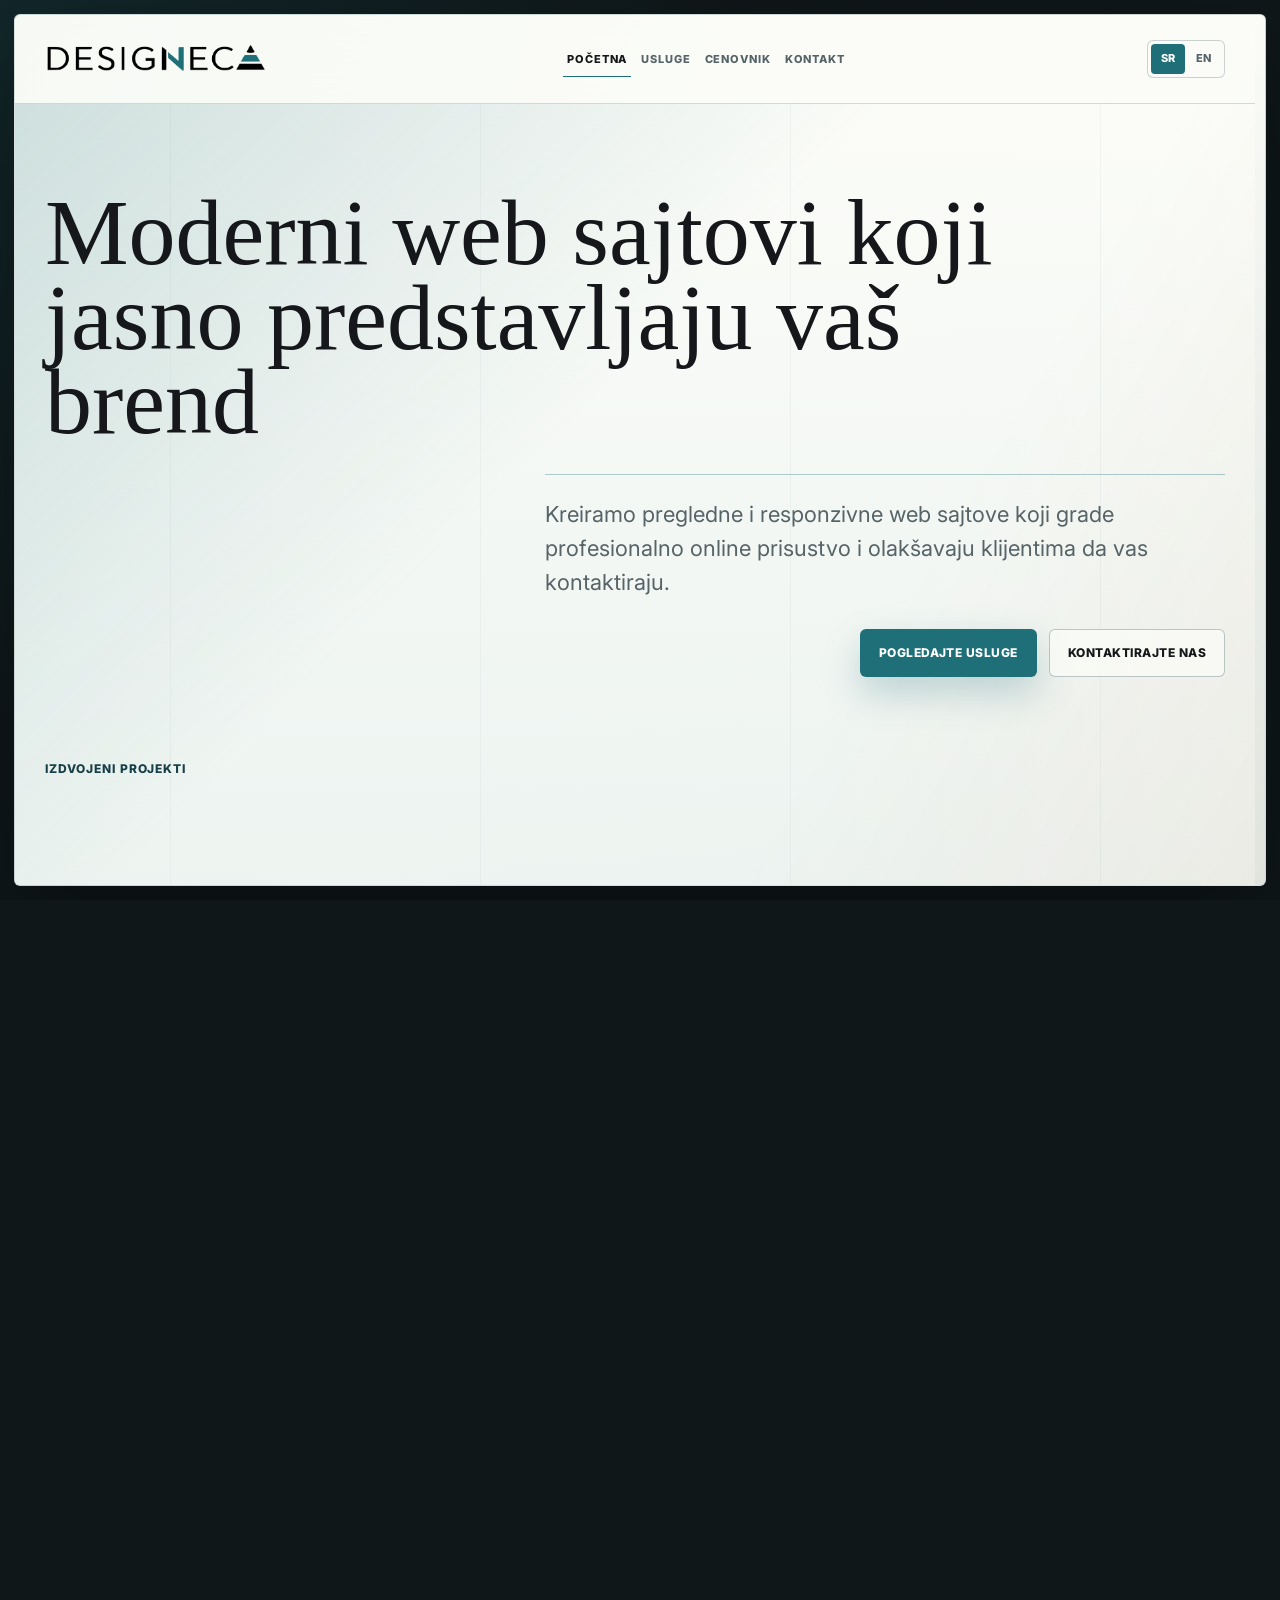
==== index.html @ 1c0e5a0a "izmene" ====
<!DOCTYPE html>
<html lang="sr">
<head>
  <meta charset="UTF-8">
  <meta name="viewport" content="width=device-width, initial-scale=1.0">
  <title>Designeca | Moderni web sajtovi za biznise i događaje</title>
  <meta name="description" content="Designeca dizajnira i izrađuje moderne, responzivne web sajtove, landing stranice i digitalna rešenja za male biznise, usluge i događaje.">
  <link rel="preconnect" href="https://fonts.googleapis.com">
  <link rel="preconnect" href="https://fonts.gstatic.com" crossorigin>
  <link href="https://fonts.googleapis.com/css2?family=Inter:wght@400;500;600;700;800&display=swap" rel="stylesheet">
  <link rel="icon" href="img/favicon.svg" type="image/svg+xml">
  <link rel="stylesheet" href="style.css">
</head>
<body>
  <header class="site-header">
    <nav class="nav container" aria-label="Glavna navigacija">
      <a class="logo" href="index.html" aria-label="Designeca početna">
        <img src="img/designeca-logo.png" alt="Designeca">
      </a>
      <button class="nav-toggle" type="button" aria-expanded="false" aria-controls="navMenu">
        <span></span><span></span><span></span>
        <span class="sr-only">Otvori navigaciju</span>
      </button>
      <div class="nav-menu" id="navMenu"><a class="active" href="index.html">Početna</a><a href="usluge.html">Usluge</a><a href="cenovnik.html">Cenovnik</a><a href="kontakt.html">Kontakt</a></div>
    </nav>
  </header>

  <main>
    <section class="hero">
      <div class="container hero-grid hero-centered">
        <div class="hero-content reveal">
          <h1>Moderni web sajtovi koji jasno predstavljaju vaš brend</h1>
          <p class="hero-text">Kreiramo pregledne i responzivne web sajtove koji grade profesionalno online prisustvo i olakšavaju klijentima da vas kontaktiraju.</p>
          <div class="hero-actions">
            <a class="btn btn-primary" href="usluge.html">Pogledajte usluge</a>
            <a class="btn btn-secondary" href="kontakt.html">Kontaktirajte nas</a>
          </div>
        </div>

        <div class="mockup-section-heading reveal">
          <p class="eyebrow">Izdvojeni projekti</p>
        </div>

        <div class="mockup-showcase reveal" aria-label="Mockupovi izrađenih sajtova">
          <div class="mockup-slider" aria-label="Horizontalni prikaz mockupova" tabindex="0">
            <article class="mockup-slide active">
              <img src="img/moc1.png" alt="Mockup sajta Designeca 1">
              <a class="mockup-project-link" href="https://www.abraxascattery.com/" target="_blank" rel="noopener noreferrer" aria-label="Vidi sajt Abraxas Cattery">
                <span>Vidi sajt</span>
              </a>
            </article>
            <article class="mockup-slide">
              <img src="img/moc2.png" alt="Mockup sajta Designeca 2">
              <a class="mockup-project-link" href="https://dentalgrupabih.ba/" target="_blank" rel="noopener noreferrer" aria-label="Vidi sajt Dental Grupa BiH">
                <span>Vidi sajt</span>
              </a>
            </article>
            <article class="mockup-slide">
              <img src="img/moc3.png" alt="Mockup sajta Designeca 3">
              <a class="mockup-project-link" href="https://www.eduzone.it.com/" target="_blank" rel="noopener noreferrer" aria-label="Vidi sajt EduZone">
                <span>Vidi sajt</span>
              </a>
            </article>
            <article class="mockup-slide">
              <img src="img/moc4.png" alt="Mockup sajta Designeca 4">
              <a class="mockup-project-link" href="https://www.monsmedical.rs/" target="_blank" rel="noopener noreferrer" aria-label="Vidi sajt Mons Medical">
                <span>Vidi sajt</span>
              </a>
            </article>
            <article class="mockup-slide">
              <img src="img/moc5.png" alt="Mockup showcase sajta Apetit">
              <a class="mockup-project-link" href="/apetit" aria-label="Vidi showcase sajt Apetit">
                <span>Vidi sajt<small>Showcase</small></span>
              </a>
            </article>
          </div>
        </div>
      </div>
    </section>

    <section class="marquee-band" aria-label="Prednosti Designeca usluge">
      <div class="marquee-track">
        <div class="marquee-content">
          <span>Dizajn po meri</span>
          <span>Responzivna izrada</span>
          <span>Jasna struktura</span>
          <span>Direktan kontakt</span>
          <span>Podrška nakon objave</span>
        </div>
        <div class="marquee-content" aria-hidden="true">
          <span>Dizajn po meri</span>
          <span>Responzivna izrada</span>
          <span>Jasna struktura</span>
          <span>Direktan kontakt</span>
          <span>Podrška nakon objave</span>
        </div>
      </div>
    </section>

    <section class="section intro">
      <div class="container split">
        <div class="section-heading reveal">
          <p class="eyebrow">O studiju</p>
          <h2>Od ideje do jasnog i profesionalnog online nastupa.</h2>
        </div>
        <div class="rich-text reveal">
          <p>Designeca je digitalni studio za izradu web sajtova, landing stranica i digitalnih prezentacija po meri — bez nepotrebne kompleksnosti.</p>
        </div>
      </div>
    </section>

    <section class="section difference-section">
      <div class="container split">
        <div class="section-heading reveal">
          <p class="eyebrow">Zašto se izdvajamo</p>
          <h2>Sajt izrađen namenski, ne iz šablona.</h2>
        </div>
        <div class="stack-list reveal">
          <div>
            <strong>Bez gotovih tema</strong>
            <p>Ne koristimo podrazumevane teme, generičke šablone niti brz pristup izrade sajta samo da bi što pre bio online.</p>
          </div>
          <div>
            <strong>Gradimo od početka</strong>
            <p>Svaki sajt planiramo i izrađujemo od nule, prema vašem biznisu, ponudi, publici i cilju koji sajt treba da ispuni.</p>
          </div>
          <div>
            <strong>Temeljna priprema</strong>
            <p>Pre programiranja definišemo strukturu i vizuelni pravac, šaljemo dizajn na proveru i tek nakon odobrenja krećemo u izradu.</p>
          </div>
        </div>
      </div>
    </section>

    <section class="section services-band">
      <div class="container">
        <div class="section-heading center reveal">
          <p class="eyebrow">Usluge</p>
          <h2>Tri ponude koje pokrivaju najčešće potrebe klijenata</h2>
        </div>
        <div class="cards-grid services-grid">
          <article class="card reveal">
            <span class="card-icon">01</span>
            <h3>Sajtovi za biznise</h3>
            <p>Poslovni sajtovi za firme, lokale, ordinacije, salone, restorane i druge delatnosti.</p>
            <a href="usluge.html#biznis">Saznajte više</a>
          </article>
          <article class="card reveal">
            <span class="card-icon">02</span>
            <h3>Lični sajtovi</h3>
            <p>Pregledni sajtovi za trenere, edukatore, fotografe, konsultante i lične brendove.</p>
            <a href="usluge.html#licni">Saznajte više</a>
          </article>
          <article class="card reveal">
            <span class="card-icon">03</span>
            <h3>Interaktivne pozivnice</h3>
            <p>Uskoro u ponudi: digitalne pozivnice za venčanja, rođendane, mature, proslave i posebne događaje.</p>
            <span class="text-link">Uskoro u ponudi</span>
          </article>
        </div>
      </div>
    </section>

    <section class="section process-section">
      <div class="container">
        <div class="section-heading center reveal">
          <p class="eyebrow">Proces rada</p>
          <h2>Od ideje do objavljenog sajta</h2>
        </div>
        <div class="process-list">
          <div class="process-item reveal"><span>1</span><h3>Razumevanje cilja</h3><p>Definišemo kome se obraćate, šta nudite i šta posetilac treba da uradi.</p></div>
          <div class="process-item reveal"><span>2</span><h3>Struktura i početni dizajn</h3><p>Planiramo sekcije, hijerarhiju informacija i pripremamo vizuelni pravac sajta.</p></div>
          <div class="process-item reveal"><span>3</span><h3>Verifikacija dizajna</h3><p>Pre programiranja šaljemo dizajn na pregled, slušamo vaše komentare i usklađujemo pravac.</p></div>
          <div class="process-item reveal"><span>4</span><h3>Programiranje i objava</h3><p>Nakon prihvaćenog dizajna krećemo sa izradom web sajta, testiranjem i pripremom za objavu.</p></div>
        </div>
      </div>
    </section>

    <section class="cta-section">
      <div class="container cta-inner reveal">
        <p class="eyebrow">Spremni za novi web sajt?</p>
        <h2>Hajde da napravimo online prezentaciju koja jasno predstavlja vaš biznis.</h2>
        <a class="btn btn-primary" href="kontakt.html">Pošaljite upit</a>
      </div>
    </section>
  </main>

  <footer class="site-footer">
    <div class="container footer-grid">
      <div>
        <a class="logo" href="index.html"><img src="img/designeca-logo.png" alt="Designeca"></a>
        <p>Dizajniramo i izrađujemo moderne web sajtove za male biznise, usluge i događaje.</p>
      </div>
      <div>
        <h2>Navigacija</h2>
        <a href="usluge.html">Usluge</a>
        <a href="cenovnik.html">Cenovnik</a>
        <a href="kontakt.html">Kontakt</a>
      </div>
      <div>
        <h2>Kontakt</h2>
        <a href="mailto:hello@designeca.com">hello@designeca.com</a>
        <a href="tel:+381643239990">+381 64 323 9990</a>
        <a href="kontakt.html">Pošaljite upit</a>
      </div>
    </div>
    <div class="container footer-bottom">© 2026 Designeca. Sva prava zadržana.</div>
  </footer>

  <script src="script.js"></script>
</body>
</html>
---- style.css ----
/* Design tokens */
:root {
  --bg: #edf4f2;
  --outside: #0f1719;
  --surface: #fbfcf8;
  --surface-soft: #dcebe7;
  --text: #15171a;
  --muted: #566468;
  --line: #9eb1b2;
  --accent: #1f6f78;
  --accent-dark: #173f48;
  --cool: #1f6f78;
  --cool-dark: #173f48;
  --cool-soft: #d7e8e3;
  --warm: #c86f45;
  --shadow: 0 26px 70px rgba(15, 23, 25, 0.14);
  --radius: 6px;
  --container: 1180px;
}

* {
  box-sizing: border-box;
}

html {
  height: 100%;
  overflow: hidden;
  scroll-behavior: smooth;
  background:
    linear-gradient(135deg, rgba(31, 111, 120, 0.18), transparent 34%),
    var(--outside);
}

body {
  width: min(calc(100% - 28px), 1520px);
  height: calc(100dvh - 28px);
  margin: 14px auto;
  overflow-y: auto;
  overflow-x: hidden;
  font-family: "Inter", Arial, sans-serif;
  color: var(--text);
  background:
    linear-gradient(90deg, rgba(23, 63, 72, 0.035) 1px, transparent 1px) center top / 25% 100%,
    linear-gradient(140deg, rgba(31, 111, 120, 0.16), transparent 34%),
    linear-gradient(315deg, rgba(200, 111, 69, 0.08), transparent 42%),
    linear-gradient(180deg, #fbfcf8 0%, #edf4f2 46%, #e3eeeb 100%),
    var(--bg);
  border: 1px solid rgba(158, 177, 178, 0.36);
  border-radius: 6px;
  box-shadow: 0 38px 100px rgba(0, 0, 0, 0.34);
  line-height: 1.6;
  scrollbar-gutter: stable;
}

body::-webkit-scrollbar {
  width: 10px;
}

body::-webkit-scrollbar-track {
  background: #e7efed;
}

body::-webkit-scrollbar-thumb {
  background: #92aaab;
  border: 2px solid #e7efed;
  border-radius: 999px;
}

body.nav-open {
  overflow: hidden;
}

a {
  color: inherit;
  text-decoration: none;
}

img,
svg {
  max-width: 100%;
}

.container {
  width: min(100% - 34px, var(--container));
  margin: 0 auto;
}

.narrow {
  max-width: 850px;
}

.sr-only {
  position: absolute;
  width: 1px;
  height: 1px;
  padding: 0;
  margin: -1px;
  overflow: hidden;
  clip: rect(0, 0, 0, 0);
  white-space: nowrap;
  border: 0;
}

/* Shared header and navigation */
.site-header {
  position: sticky;
  top: 0;
  z-index: 50;
  background: rgba(251, 252, 248, 0.88);
  border-bottom: 1px solid rgba(23, 63, 72, 0.18);
  backdrop-filter: blur(18px);
}

.nav {
  position: relative;
  min-height: 88px;
  display: flex;
  align-items: center;
  justify-content: space-between;
  gap: 22px;
}

.logo {
  display: inline-flex;
  align-items: center;
  gap: 10px;
  font-weight: 800;
  letter-spacing: 0;
}

.logo img {
  display: block;
  width: clamp(150px, 18vw, 220px);
  height: auto;
}

.nav-menu {
  display: flex;
  align-items: center;
  gap: 6px;
}

.nav-menu a {
  padding: 10px 4px 7px;
  border-bottom: 1px solid transparent;
  border-radius: 0;
  color: var(--muted);
  font-size: 11px;
  font-weight: 800;
  letter-spacing: 0.08em;
  text-transform: uppercase;
  transition: color 180ms ease, border-color 180ms ease;
}

.nav-menu a:hover,
.nav-menu a.active {
  color: var(--text);
  background: transparent;
  border-color: var(--cool);
}

.language-switch {
  display: inline-flex;
  align-items: center;
  gap: 2px;
  padding: 3px;
  border: 1px solid rgba(23, 63, 72, 0.22);
  border-radius: var(--radius);
  background: rgba(251, 252, 248, 0.70);
}

.language-switch button {
  min-width: 34px;
  min-height: 30px;
  padding: 6px 8px;
  border: 0;
  border-radius: 4px;
  color: var(--muted);
  background: transparent;
  font: inherit;
  font-size: 11px;
  font-weight: 800;
  letter-spacing: 0.04em;
  cursor: pointer;
}

.language-switch button.active {
  color: #fff;
  background: var(--cool);
}

.nav-toggle {
  display: none;
  width: 44px;
  height: 44px;
  border: 1px solid var(--line);
  border-radius: var(--radius);
  background: var(--surface);
  padding: 10px;
}

.nav-toggle span:not(.sr-only) {
  display: block;
  height: 2px;
  margin: 5px 0;
  background: var(--text);
  border-radius: 99px;
}

/* Home hero and visual mockup */
.hero {
  position: relative;
  overflow: hidden;
  padding: 62px 0 82px;
  border-bottom: 0;
  background:
    linear-gradient(90deg, rgba(23, 63, 72, 0.04) 1px, transparent 1px) center top / 25% 100%,
    linear-gradient(135deg, rgba(31, 111, 120, 0.20), transparent 34%),
    linear-gradient(300deg, rgba(200, 111, 69, 0.10), transparent 42%),
    linear-gradient(180deg, rgba(251, 252, 248, 0.98), rgba(227, 238, 235, 0.92));
}

.hero::before {
  content: "DESIGNECA";
  position: absolute;
  left: max(18px, calc((100% - var(--container)) / 2));
  bottom: -32px;
  color: rgba(23, 63, 72, 0.045);
  font-size: 132px;
  font-weight: 800;
  line-height: 1;
  letter-spacing: 0.08em;
  pointer-events: none;
}

.hero::after {
  content: none;
  position: absolute;
  left: 0;
  right: 0;
  top: 0;
  height: 1px;
  background: transparent;
}

.hero-grid,
.split,
.two-column,
.contact-grid {
  display: grid;
  gap: 42px;
}

.hero-grid {
  align-items: center;
  position: relative;
  z-index: 1;
}

.hero-centered {
  display: block;
}

.hero-centered .hero-content {
  max-width: 1180px;
  margin: 0 auto;
  padding-top: 0;
  border-top: 0;
  text-align: left;
}

.hero-centered .hero-text {
  max-width: 680px;
  margin: 30px 0 0 auto;
  padding: 22px 0 0;
  border-top: 1px solid rgba(31, 111, 120, 0.34);
  font-size: clamp(18px, 2vw, 22px);
  line-height: 1.55;
}

.hero-centered .hero-actions {
  justify-content: flex-end;
  max-width: 680px;
  margin-left: auto;
}

.eyebrow {
  margin: 0 0 12px;
  color: var(--cool-dark);
  font-size: 12px;
  font-weight: 800;
  text-transform: uppercase;
  letter-spacing: 0.08em;
}

h1,
h2,
h3,
p {
  overflow-wrap: anywhere;
}

h1 {
  margin: 0;
  font-family: Georgia, "Times New Roman", serif;
  font-size: 48px;
  font-weight: 500;
  line-height: 0.9;
  letter-spacing: 0;
  max-width: 1050px;
}

h2 {
  margin: 0;
  font-family: Georgia, "Times New Roman", serif;
  font-size: 30px;
  font-weight: 500;
  line-height: 1.08;
  letter-spacing: 0;
}

h3 {
  margin: 0 0 10px;
  font-size: 20px;
  font-weight: 800;
  line-height: 1.25;
}

.hero-text,
.page-hero p,
.rich-text p,
.section-heading + p {
  color: var(--muted);
  font-size: 18px;
}

.hero-actions {
  display: flex;
  flex-wrap: wrap;
  gap: 12px;
  margin-top: 30px;
}

.btn {
  display: inline-flex;
  align-items: center;
  justify-content: center;
  min-height: 48px;
  padding: 13px 18px;
  border: 1px solid transparent;
  border-radius: var(--radius);
  letter-spacing: 0.04em;
  text-transform: uppercase;
  font-size: 12px;
  font-weight: 800;
  transition: transform 180ms ease, box-shadow 180ms ease, background 180ms ease;
}

.btn:hover {
  transform: translateY(-2px);
}

.btn-primary {
  color: #fff;
  background: var(--cool);
  box-shadow: 0 16px 36px rgba(31, 111, 120, 0.25);
}

.btn-primary:hover {
  background: var(--cool-dark);
}

.btn-secondary {
  color: var(--text);
  background: rgba(251, 252, 248, 0.72);
  border-color: rgba(23, 63, 72, 0.28);
}

.mockup-showcase {
  margin-top: 26px;
  text-align: left;
  overflow: hidden;
  border-top: 0;
}

.mockup-section-heading {
  margin-top: 82px;
}

.mockup-section-heading .eyebrow {
  margin: 0;
}

.mockup-slider {
  position: relative;
  height: min(62vh, 560px);
  min-height: 430px;
  overflow: hidden;
  cursor: grab;
  user-select: none;
  touch-action: pan-y;
  border: 1px solid rgba(31, 111, 120, 0.18);
  border-radius: var(--radius);
  background:
    linear-gradient(135deg, rgba(31, 111, 120, 0.18), transparent 34%),
    linear-gradient(315deg, rgba(200, 111, 69, 0.10), transparent 42%),
    linear-gradient(90deg, rgba(23, 63, 72, 0.045) 1px, transparent 1px) center top / 25% 100%,
    linear-gradient(180deg, rgba(251, 252, 248, 0.94), rgba(215, 232, 227, 0.46));
  box-shadow: inset 0 1px 0 rgba(255, 255, 255, 0.7);
}

.mockup-slider.dragging {
  cursor: grabbing;
}

.mockup-slide {
  position: absolute;
  top: 50%;
  left: 50%;
  width: min(330px, 52vw);
  border: 0;
  background: transparent;
  overflow: hidden;
  opacity: 0;
  transform: translate(-50%, -50%) scale(0.58);
  transform-origin: center;
  transition: opacity 420ms ease, transform 420ms cubic-bezier(0.22, 1, 0.36, 1), filter 420ms ease;
  filter: saturate(0.72);
  will-change: transform, opacity, filter;
  pointer-events: none;
}

.mockup-slide.active {
  opacity: 1;
  z-index: 3;
  transform: translate(-50%, -50%) scale(1);
  filter: saturate(1);
  pointer-events: auto;
}

.mockup-slide.prev {
  opacity: 0.58;
  z-index: 2;
  transform: translate(calc(-50% - 280px), -50%) scale(0.72);
  pointer-events: auto;
}

.mockup-slide.next {
  opacity: 0.58;
  z-index: 2;
  transform: translate(calc(-50% + 280px), -50%) scale(0.72);
  pointer-events: auto;
}

.mockup-slide img {
  display: block;
  width: 100%;
  height: min(58vh, 520px);
  object-fit: contain;
  object-position: top center;
  pointer-events: none;
  filter: brightness(1) drop-shadow(0 22px 34px rgba(0, 0, 0, 0.18));
  transition: filter 220ms ease;
}

.mockup-project-link {
  position: absolute;
  inset: 2% 3%;
  display: grid;
  place-items: center;
  border-radius: 17% / 9%;
  color: #fff;
  background: transparent;
  opacity: 0;
  pointer-events: none;
  transition: opacity 220ms ease;
}

.mockup-slide.active .mockup-project-link {
  pointer-events: auto;
}

.mockup-project-link span {
  display: flex;
  flex-direction: column;
  align-items: center;
  gap: 3px;
  padding: 14px 20px;
  border: 1px solid rgba(255, 255, 255, 0.72);
  border-radius: var(--radius);
  background: rgba(9, 28, 32, 0.78);
  letter-spacing: 0.05em;
  text-transform: uppercase;
  font-size: 12px;
  font-weight: 800;
  transform: translateY(8px);
  transition: transform 220ms ease, background 180ms ease;
}

.mockup-project-link small {
  font-size: 9px;
  font-weight: 600;
  letter-spacing: 0.12em;
  opacity: 0.72;
}

.mockup-slide.active:hover .mockup-project-link,
.mockup-project-link:focus-visible {
  opacity: 1;
}

.mockup-slide.active:hover img,
.mockup-slide.active:focus-within img {
  filter: brightness(0.48) drop-shadow(0 22px 34px rgba(0, 0, 0, 0.18));
}

.mockup-slide.active:hover .mockup-project-link span,
.mockup-project-link:focus-visible span {
  transform: translateY(0);
}

.mockup-project-link:hover span {
  background: var(--cool-dark);
}

.marquee-band {
  overflow: hidden;
  color: #fff;
  background: var(--text);
  border-top: 1px solid rgba(255, 255, 255, 0.12);
  border-bottom: 1px solid rgba(255, 255, 255, 0.12);
}

.marquee-track {
  display: flex;
  width: max-content;
  animation: marquee-scroll 28s linear infinite;
}

.marquee-content {
  display: flex;
  flex-shrink: 0;
  align-items: center;
}

.marquee-content span {
  display: inline-flex;
  align-items: center;
  padding: 20px 34px;
  white-space: nowrap;
  letter-spacing: 0.08em;
  text-transform: uppercase;
  font-size: 13px;
  font-weight: 800;
}

.marquee-content span::after {
  width: 7px;
  height: 7px;
  margin-left: 68px;
  border-radius: 50%;
  background: var(--accent);
  content: "";
}

.marquee-band:hover .marquee-track {
  animation-play-state: paused;
}

@keyframes marquee-scroll {
  to {
    transform: translateX(-50%);
  }
}

.studio-visual {
  position: relative;
  min-height: 500px;
}

.browser-card,
.metric-card,
.phone-preview,
.contact-form,
.contact-card {
  border: 1px solid rgba(31, 111, 120, 0.18);
  border-radius: var(--radius);
  background: rgba(251, 252, 248, 0.88);
  box-shadow: none;
}

.browser-card {
  position: relative;
  overflow: hidden;
  border-color: rgba(31, 111, 120, 0.24);
  transform: rotate(-1.4deg);
}

.browser-card::before {
  content: "01";
  position: absolute;
  top: 18px;
  right: 20px;
  z-index: 2;
  color: var(--accent);
  font-size: 42px;
  font-weight: 800;
  line-height: 1;
}

.browser-bar {
  display: none;
}

.browser-bar span {
  width: 9px;
  height: 9px;
  border-radius: 99px;
  background: #f2c572;
}

.browser-bar span:nth-child(2) {
  background: #d96f5d;
}

.browser-bar span:nth-child(3) {
  background: #7db78a;
}

.browser-body {
  padding: 24px 24px 30px;
}

.mock-hero {
  min-height: 220px;
  border-radius: 0;
  background:
    linear-gradient(135deg, rgba(15, 23, 25, 0.90), rgba(31, 111, 120, 0.28)),
    url("img/designeca-logo-bg.png");
  background-size: cover;
  background-position: center;
}

.mock-row {
  display: grid;
  grid-template-columns: repeat(3, 1fr);
  gap: 12px;
  margin: 16px 0;
}

.mock-row span {
  height: 88px;
  border-radius: 0;
  background:
    linear-gradient(180deg, transparent 49%, rgba(31, 111, 120, 0.24) 50%, transparent 51%),
    var(--surface-soft);
}

.mock-content {
  padding: 18px;
  border-radius: 0;
  background: #0f1719;
  color: #fff;
}

.mock-content p {
  margin: 6px 0 0;
  color: rgba(255, 255, 255, 0.72);
}

.metric-card {
  position: absolute;
  right: 12px;
  bottom: 10px;
  width: min(250px, 80%);
  padding: 20px;
  border-color: rgba(31, 111, 120, 0.24);
  transform: rotate(1.6deg);
}

.metric-card span {
  display: block;
  color: var(--accent-dark);
  font-size: 12px;
  font-weight: 800;
  text-transform: uppercase;
}

.metric-card strong {
  display: block;
  margin-top: 6px;
  font-size: 22px;
  line-height: 1.15;
}

/* Shared page sections and cards */
.section {
  padding: 86px 0;
  border-bottom: 1px solid rgba(31, 111, 120, 0.10);
}

.section-heading {
  max-width: 760px;
}

.section-heading.center {
  margin: 0 0 34px;
  text-align: left;
}

.rich-text p {
  margin-top: 0;
}

.services-band,
.process-section {
  background:
    linear-gradient(90deg, rgba(23, 63, 72, 0.035) 1px, transparent 1px) center top / 25% 100%,
    linear-gradient(135deg, rgba(31, 111, 120, 0.10), transparent 44%),
    linear-gradient(180deg, rgba(251, 252, 248, 0.60), rgba(220, 235, 231, 0.38));
}

.difference-section {
  background:
    linear-gradient(90deg, rgba(23, 63, 72, 0.035) 1px, transparent 1px) center top / 25% 100%,
    linear-gradient(135deg, rgba(200, 111, 69, 0.08), transparent 38%),
    linear-gradient(180deg, rgba(251, 252, 248, 0.72), rgba(237, 244, 242, 0.58));
}

.cards-grid {
  display: grid;
  grid-template-columns: 1fr;
  gap: 16px;
}

.card,
.project-card,
.portfolio-item {
  border: 0;
  border-top: 1px solid rgba(31, 111, 120, 0.36);
  border-radius: var(--radius);
  background: rgba(251, 252, 248, 0.78);
  box-shadow: none;
  transition: transform 180ms ease, background 180ms ease;
}

.card {
  min-height: 245px;
  display: flex;
  flex-direction: column;
  padding: 22px 18px 18px 0;
}

.services-grid .card {
  padding: 30px;
}

.editorial-services {
  gap: 24px;
}

.editorial-services .card {
  min-height: 305px;
  padding: 32px;
  background: linear-gradient(180deg, rgba(251, 252, 248, 0.88), rgba(215, 232, 227, 0.34));
  border-top: 1px solid rgba(31, 111, 120, 0.36);
}

.editorial-services .card-icon {
  margin-bottom: 54px;
  font-size: 58px;
  color: var(--accent-dark);
}

.editorial-services h3 {
  margin-bottom: 28px;
  font-size: 24px;
}

.editorial-services p {
  max-width: 92%;
  font-size: 20px;
  line-height: 1.55;
}

.editorial-services a {
  margin-top: 22px;
}

.card:hover,
.project-card:hover,
.portfolio-item:hover {
  transform: translateY(-2px);
  background: rgba(251, 252, 248, 0.96);
}

.card p,
.project-card p,
.portfolio-item p,
.process-item p,
.stack-list p,
.feature-list p,
.contact-card p {
  color: var(--muted);
}

.card a,
.text-link {
  color: var(--cool-dark);
  font-weight: 800;
  margin-top: auto;
  text-transform: uppercase;
  letter-spacing: 0.05em;
  font-size: 12px;
}

.card-icon {
  display: inline-flex;
  margin-bottom: 36px;
  color: var(--accent-dark);
  font-family: Georgia, "Times New Roman", serif;
  font-size: 42px;
  font-weight: 800;
  line-height: 1;
}

.price-grid {
  display: grid;
  gap: 18px;
}

.price-card {
  display: flex;
  min-height: 520px;
  flex-direction: column;
  padding: 26px 20px 22px 0;
  border-top: 1px solid rgba(31, 111, 120, 0.30);
}

.price-card.featured {
  padding-left: 22px;
  padding-right: 22px;
  background: linear-gradient(180deg, rgba(215, 232, 227, 0.48), rgba(251, 252, 248, 0.76));
  border-top-color: var(--cool);
}

.price-card strong {
  display: block;
  margin: 18px 0;
  color: var(--accent-dark);
  font-family: Georgia, "Times New Roman", serif;
  font-size: 34px;
  font-weight: 500;
  line-height: 1;
}

.price-card p,
.price-card li {
  color: var(--muted);
}

.price-card ul {
  display: grid;
  gap: 8px;
  margin: 18px 0 24px;
  padding-left: 18px;
}

.price-card .btn {
  margin-top: auto;
}

.btn-static {
  cursor: default;
}

.btn-static:hover {
  transform: none;
}

.project-grid,
.portfolio-list {
  display: grid;
  gap: 18px;
  margin-top: 28px;
}

.project-card {
  overflow: hidden;
  background: transparent;
}

.project-card > div:not(.project-preview) {
  padding: 24px;
}

.project-preview {
  min-height: 235px;
  background-size: cover;
  position: relative;
}

.project-preview::after {
  content: "";
  position: absolute;
  inset: 18px;
  border-radius: 0;
  border: 1px solid rgba(255, 255, 255, 0.48);
  background: transparent;
}

.preview-gold {
  background: linear-gradient(135deg, #30251d, #caa36c 58%, #fff1cf);
}

.preview-blue {
  background: linear-gradient(135deg, #1d3240, #6aa5b8 58%, #d9f1f4);
}

.preview-dark {
  background: linear-gradient(135deg, #17191d, #5e5149 58%, #d7c4af);
}

.process-list {
  display: grid;
  gap: 16px;
}

.process-item {
  min-height: 235px;
  padding: 24px 18px 18px 0;
  border-top: 1px solid rgba(31, 111, 120, 0.28);
  border-left: 0;
}

.process-item span {
  display: inline-grid;
  place-items: center;
  width: 34px;
  height: 34px;
  margin-bottom: 16px;
  border-radius: 0;
  color: var(--accent);
  background: transparent;
  border: 1px solid var(--accent);
  font-weight: 800;
}

.cta-section {
  padding: 92px 0;
}

.cta-inner {
  padding: 50px;
  border-radius: var(--radius);
  color: #f7fbfa;
  background:
    linear-gradient(135deg, rgba(31, 111, 120, 0.92), rgba(15, 23, 25, 0.96)),
    #0f1719;
  box-shadow: 0 24px 70px rgba(15, 23, 25, 0.18);
  position: relative;
  overflow: hidden;
}

.cta-inner::after {
  content: "";
  position: absolute;
  right: 34px;
  bottom: 34px;
  width: 58px;
  height: 58px;
  border: 1px solid rgba(169, 218, 216, 0.34);
  border-radius: 12px;
  background:
    rgba(251, 252, 248, 0.10)
    url("img/favicon.svg") center / 70% 70% no-repeat;
  opacity: 0.92;
  box-shadow: 0 14px 34px rgba(0, 0, 0, 0.18);
}

.cta-inner .eyebrow {
  color: #a9dad8;
}

.cta-inner h2 {
  max-width: 880px;
  margin-bottom: 26px;
}

/* Inner page layouts */
.page-hero {
  position: relative;
  overflow: hidden;
  padding: 104px 0 78px;
  border-bottom: 1px solid rgba(31, 111, 120, 0.14);
  background:
    linear-gradient(90deg, rgba(23, 63, 72, 0.035) 1px, transparent 1px),
    linear-gradient(135deg, rgba(31, 111, 120, 0.12), transparent 42%),
    var(--bg);
  background-size: 28px 28px;
}

.page-hero::after {
  content: "";
  position: absolute;
  right: max(18px, calc((100% - var(--container)) / 2));
  bottom: 34px;
  width: 92px;
  height: 92px;
  background: url("img/favicon.svg") center / contain no-repeat;
  opacity: 0.44;
}

.page-hero p {
  max-width: 760px;
}

.feature-list ul,
.stack-list {
  display: grid;
  gap: 14px;
}

.feature-list li {
  margin-bottom: 10px;
  color: var(--muted);
}

.stack-list div {
  padding: 20px;
  border-radius: var(--radius);
  background: rgba(251, 252, 248, 0.70);
  border: 0;
  border-top: 1px solid rgba(31, 111, 120, 0.24);
}

.stack-list strong {
  display: block;
  margin-bottom: 6px;
  font-size: 18px;
}

.tag-cloud {
  display: flex;
  flex-wrap: wrap;
  gap: 10px;
}

.tag-cloud span,
.tech-list span {
  display: inline-flex;
  padding: 9px 12px;
  border: 1px solid rgba(31, 111, 120, 0.26);
  border-radius: var(--radius);
  background: rgba(215, 232, 227, 0.24);
  color: var(--muted);
  font-size: 14px;
  font-weight: 700;
}

.phone-preview {
  width: min(100%, 350px);
  min-height: 570px;
  margin: 0 auto;
  padding: 16px;
  background: #17191d;
  transform: rotate(-1deg);
}

.phone-screen {
  min-height: 538px;
  display: flex;
  flex-direction: column;
  justify-content: center;
  gap: 18px;
  padding: 24px;
  border-radius: 8px;
  text-align: center;
  background: linear-gradient(160deg, #fbfcf8, #d7e8e3);
}

.mini-label {
  color: var(--accent-dark);
  font-size: 12px;
  font-weight: 800;
  text-transform: uppercase;
}

.countdown-row {
  display: grid;
  grid-template-columns: repeat(3, 1fr);
  gap: 8px;
}

.countdown-row span {
  padding: 12px 4px;
  border-radius: 8px;
  background: #fff;
  font-weight: 800;
}

.phone-screen button {
  min-height: 44px;
  border: 0;
  border-radius: 8px;
  color: #fff;
  background: var(--accent);
  font-weight: 800;
}

.portfolio-list {
  gap: 26px;
}

.portfolio-item {
  overflow: hidden;
  background: transparent;
}

.portfolio-item > div:not(.project-preview) {
  padding: 26px;
}

.tech-list {
  display: flex;
  flex-wrap: wrap;
  gap: 8px;
  margin: 18px 0 22px;
}

.contact-form {
  display: grid;
  gap: 10px;
  padding: 24px;
}

.contact-form label {
  font-weight: 800;
  font-size: 14px;
}

.contact-form input,
.contact-form select,
.contact-form textarea {
  width: 100%;
  border: 1px solid var(--line);
  border-radius: var(--radius);
  padding: 13px 14px;
  color: var(--text);
  background: rgba(251, 252, 248, 0.94);
  font: inherit;
}

.contact-form textarea {
  resize: vertical;
}

.form-note {
  margin: 0;
  color: var(--muted);
  font-size: 13px;
}

.inquiry-modal {
  width: 100%;
  max-width: none;
  height: 100%;
  max-height: none;
  margin: 0;
  padding: 20px;
  overflow-y: auto;
  border: 0;
  background: rgba(12, 35, 40, 0.72);
}

.inquiry-modal[open] {
  display: grid;
  place-items: center;
}

.inquiry-modal::backdrop {
  background: rgba(12, 35, 40, 0.72);
  backdrop-filter: blur(5px);
}

.inquiry-modal-panel {
  position: relative;
  width: min(100%, 620px);
  max-height: calc(100dvh - 40px);
  overflow-y: auto;
  padding: clamp(26px, 5vw, 48px);
  border: 1px solid rgba(31, 111, 120, 0.26);
  border-radius: 12px;
  background: var(--surface);
  box-shadow: 0 30px 80px rgba(6, 28, 33, 0.34);
}

.inquiry-modal-close {
  position: absolute;
  top: 16px;
  right: 16px;
  display: grid;
  width: 42px;
  height: 42px;
  place-items: center;
  padding: 0;
  border: 1px solid var(--line);
  border-radius: 50%;
  color: var(--text);
  background: transparent;
  cursor: pointer;
  font: inherit;
  font-size: 28px;
  line-height: 1;
}

.inquiry-modal-heading {
  padding-right: 36px;
}

.inquiry-modal-heading h2 {
  margin-bottom: 12px;
  font-size: clamp(28px, 5vw, 42px);
}

.inquiry-modal-heading > p:last-child {
  color: var(--muted);
}

.inquiry-form {
  display: grid;
  gap: 10px;
  margin-top: 26px;
}

.inquiry-form label {
  margin-top: 4px;
  font-size: 14px;
  font-weight: 800;
}

.inquiry-form label span {
  color: var(--muted);
  font-weight: 500;
}

.inquiry-form input,
.inquiry-form textarea {
  width: 100%;
  padding: 13px 14px;
  border: 1px solid var(--line);
  border-radius: var(--radius);
  color: var(--text);
  background: rgba(251, 252, 248, 0.94);
  font: inherit;
}

.inquiry-form textarea {
  resize: vertical;
}

.inquiry-form .btn {
  margin-top: 10px;
}

.inquiry-form.submitted > :not(.inquiry-status) {
  display: none;
}

.inquiry-form.submitted .inquiry-status {
  padding: 22px;
  color: var(--cool-dark);
  background: rgba(215, 232, 227, 0.58);
  font-size: 16px;
  font-weight: 700;
  text-align: center;
}

body.modal-open {
  overflow: hidden;
}

.contact-card {
  padding: 28px;
  align-self: start;
}

.contact-links {
  display: grid;
  gap: 12px;
  margin-top: 26px;
}

.contact-links a {
  display: grid;
  gap: 4px;
  padding: 16px;
  border: 1px solid var(--line);
  border-radius: var(--radius);
  background: var(--surface-soft);
  font-weight: 800;
}

.contact-links span {
  color: var(--accent-dark);
  font-size: 12px;
  text-transform: uppercase;
}

/* Footer */
.site-footer {
  padding: 56px 0 24px;
  color: rgba(255, 255, 255, 0.76);
  background: #0f1719;
}

.site-footer .logo {
  width: max-content;
  padding: 10px 12px;
  background: var(--bg);
}

.site-footer .logo img {
  width: min(240px, 62vw);
}

.footer-grid {
  display: grid;
  gap: 28px;
}

.footer-grid h2 {
  margin-bottom: 12px;
  color: #fff;
  font-size: 16px;
}

.footer-grid a:not(.logo) {
  display: block;
  margin: 8px 0;
}

.footer-bottom {
  margin-top: 34px;
  padding-top: 20px;
  border-top: 1px solid rgba(255, 255, 255, 0.12);
  font-size: 14px;
}

/* Scroll reveal animation state */
.reveal {
  opacity: 0;
  transform: translateY(18px);
  transition: opacity 600ms ease, transform 600ms ease;
}

.reveal.visible {
  opacity: 1;
  transform: translateY(0);
}

@media (max-width: 900px) {
  .nav-toggle {
    display: block;
  }

  .nav-menu {
    position: absolute;
    top: calc(100% + 10px);
    right: 0;
    left: 0;
    display: grid;
    gap: 4px;
    padding: 18px;
    border: 1px solid var(--line);
    border-radius: 8px;
    background: rgba(255, 255, 255, 0.96);
    box-shadow: var(--shadow);
    transform: translateY(-16px);
    opacity: 0;
    pointer-events: none;
    transition: opacity 180ms ease, transform 180ms ease;
  }

  .nav-menu.open {
    transform: translateY(0);
    opacity: 1;
    pointer-events: auto;
  }

  .nav-menu a {
    padding: 13px 12px;
  }

}

@media (min-width: 720px) {
  h1 {
    font-size: 64px;
  }

  h2 {
    font-size: 40px;
  }

  .hero-grid,
  .split,
  .two-column,
  .contact-grid {
    grid-template-columns: 1fr 1fr;
  }

  .hero-grid {
    grid-template-columns: minmax(0, 1.22fr) minmax(280px, 0.78fr);
  }

  .hero-centered {
    display: block;
  }

  .cards-grid {
    grid-template-columns: repeat(2, 1fr);
  }

  .project-grid {
    grid-template-columns: repeat(3, 1fr);
  }

  .price-grid {
    grid-template-columns: repeat(3, 1fr);
  }

  .process-list {
    grid-template-columns: repeat(2, 1fr);
  }

  .portfolio-item {
    display: grid;
    grid-template-columns: 0.95fr 1.05fr;
  }

  .footer-grid {
    grid-template-columns: 1.4fr 1fr 1fr;
  }
}

@media (min-width: 1040px) {
  h1 {
    font-size: 94px;
  }

  h2 {
    font-size: 46px;
  }

  .hero {
    padding-top: 86px;
  }

  .services-grid,
  .cards-grid {
    grid-template-columns: repeat(3, 1fr);
  }

  .process-list {
    grid-template-columns: repeat(4, 1fr);
  }

  .process-list.compact {
    grid-template-columns: repeat(4, 1fr);
  }
}

@media (max-width: 560px) {
  body {
    width: calc(100% - 16px);
    height: calc(100dvh - 16px);
    margin: 8px auto;
  }

  h1 {
    font-size: 38px;
  }

  h2 {
    font-size: 28px;
  }

  .hero,
  .page-hero {
    padding-top: 54px;
  }

  .hero::before {
    font-size: 58px;
    bottom: -12px;
  }

  .hero-centered .hero-content {
    text-align: left;
  }

  .hero-centered .hero-text {
    margin-left: 0;
    margin-right: 0;
    padding-top: 18px;
  }

  .hero-centered .hero-actions {
    justify-content: stretch;
    margin-left: 0;
  }

  .mockup-showcase {
    margin-top: 22px;
  }

  .mockup-section-heading {
    margin-top: 54px;
  }

  .mockup-slider {
    height: 430px;
    min-height: 430px;
  }

  .mockup-slide img {
    height: 400px;
  }

  .mockup-slide {
    width: min(245px, 58vw);
  }

  .mockup-slide.prev {
    transform: translate(calc(-50% - 132px), -50%) scale(0.70);
  }

  .mockup-slide.next {
    transform: translate(calc(-50% + 132px), -50%) scale(0.70);
  }

  .mockup-slide.active .mockup-project-link {
    align-items: end;
    padding-bottom: 12%;
    background: transparent;
    opacity: 1;
  }

  .mockup-slide.active .mockup-project-link span {
    transform: none;
  }

  .marquee-content span {
    padding: 16px 24px;
    font-size: 11px;
  }

  .marquee-content span::after {
    margin-left: 48px;
  }

  .section,
  .cta-section {
    padding: 54px 0;
  }

  .services-grid .card {
    padding: 24px 20px;
  }

  .editorial-services .card {
    padding: 26px 22px;
  }

  .studio-visual {
    min-height: 350px;
  }

  .browser-body {
    padding: 16px;
  }

  .browser-card,
  .metric-card,
  .phone-preview {
    transform: none;
  }

  .mock-row {
    grid-template-columns: 1fr;
  }

  .mock-row span {
    height: 42px;
  }

  .metric-card {
    position: relative;
    right: auto;
    bottom: auto;
    width: 100%;
    margin-top: 16px;
  }

  .cta-inner {
    padding: 28px;
  }

  .cta-inner::after,
  .page-hero::after {
    display: none;
  }


  .btn {
    width: 100%;
  }

  .inquiry-modal {
    padding: 8px;
  }

  .inquiry-modal-panel {
    max-height: calc(100dvh - 16px);
    padding: 26px 20px;
  }

  .inquiry-modal-heading {
    padding-right: 42px;
  }
}

@media (prefers-reduced-motion: reduce) {
  .marquee-track {
    width: auto;
    animation: none;
  }

  .marquee-content {
    flex-wrap: wrap;
    justify-content: center;
  }

  .marquee-content[aria-hidden="true"] {
    display: none;
  }
}
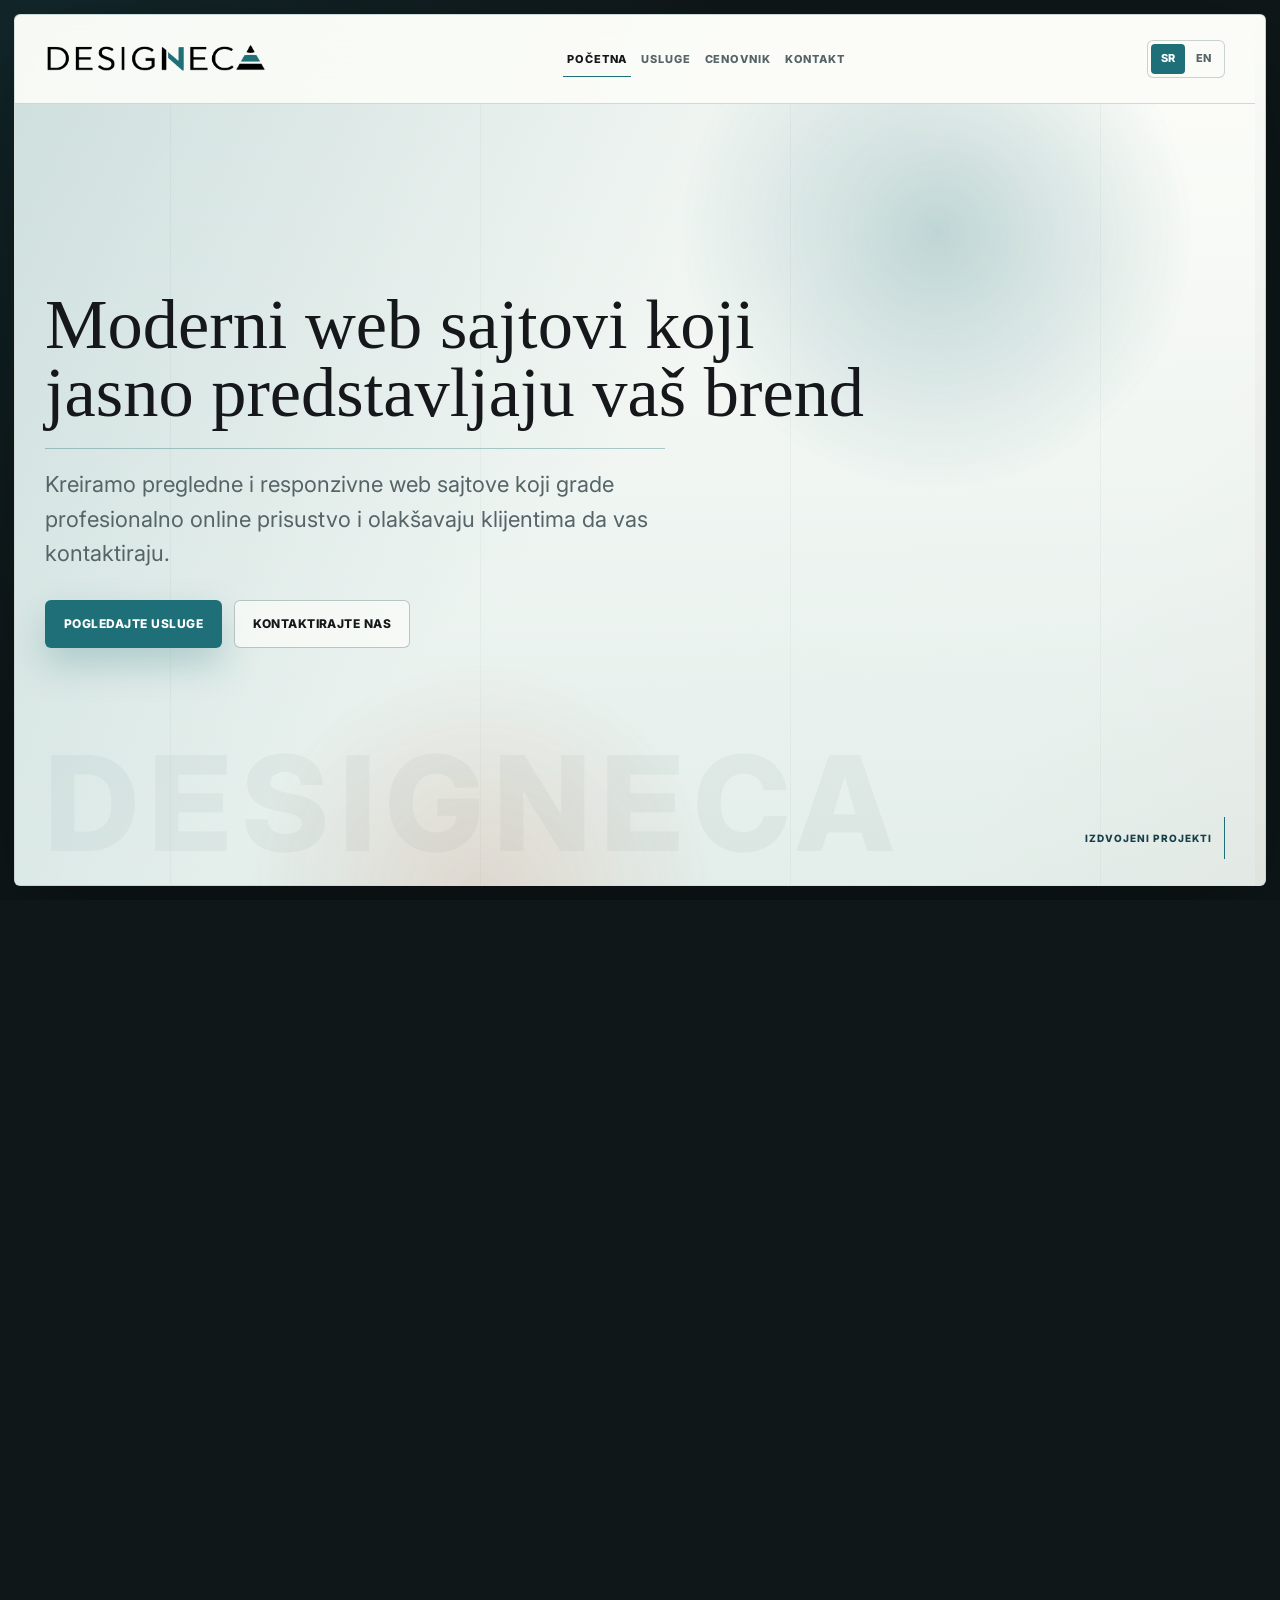
==== commit 2d325403: "animacija" ====
--- a/index.html
+++ b/index.html
@@ -27,6 +27,15 @@
 
   <main>
     <section class="hero">
+      <div class="hero-ambient" aria-hidden="true">
+        <span></span>
+        <span></span>
+        <svg class="hero-logo-build" viewBox="0 0 227 176">
+          <path class="logo-layer logo-layer-base" d="m 4.5602131,169.25 c 0.9846281,-1.5125 6.9576929,-10.5125 13.2734779,-20 L 29.316935,132 h 84.243025 84.24302 l 9.75733,14.75 c 5.36654,8.1125 11.27469,17.1125 13.12924,20 l 3.37191,5.25 H 113.41572 2.7699801 Z"/>
+          <path class="logo-layer logo-layer-middle" d="m 39,116.51504 c 0,-0.26672 6.355962,-10.05422 14.12436,-21.749995 L 67.24872,73.5 c 19.017977,-1.965605 74.4435,-1.94003 92.28087,-0.254718 l 13.9852,20.990442 C 181.20666,105.78047 187.65,115.62528 187.83333,116.11308 188.02536,116.62402 156.54978,117 113.58333,117 72.5625,117 39,116.78177 39,116.51504 Z"/>
+          <path class="logo-layer logo-layer-top" d="M 83.490597,52.261451 C 91.059183,39.714075 113.39602,3.0092885 113.9903,3.6400641 114.43589,4.1130251 122.33051,15.975 131.5339,30 140.73728,44.025 144.51743,51.524999 145.06127,52.212499 145.84854,53.207752 142.76928,58 113.56343,58 84.482791,58 82.892834,53.252436 83.490597,52.261451 Z"/>
+        </svg>
+      </div>
       <div class="container hero-grid hero-centered">
         <div class="hero-content reveal">
           <h1>Moderni web sajtovi koji jasno predstavljaju vaš brend</h1>
@@ -36,7 +45,15 @@
             <a class="btn btn-secondary" href="kontakt.html">Kontaktirajte nas</a>
           </div>
         </div>
-
+      </div>
+      <a class="hero-scroll" href="#izdvojeni-projekti">
+        <span>Izdvojeni projekti</span>
+        <i aria-hidden="true"></i>
+      </a>
+    </section>
+
+    <section class="projects-showcase" id="izdvojeni-projekti">
+      <div class="container">
         <div class="mockup-section-heading reveal">
           <p class="eyebrow">Izdvojeni projekti</p>
         </div>
@@ -97,18 +114,6 @@
       </div>
     </section>
 
-    <section class="section intro">
-      <div class="container split">
-        <div class="section-heading reveal">
-          <p class="eyebrow">O studiju</p>
-          <h2>Od ideje do jasnog i profesionalnog online nastupa.</h2>
-        </div>
-        <div class="rich-text reveal">
-          <p>Designeca je digitalni studio za izradu web sajtova, landing stranica i digitalnih prezentacija po meri — bez nepotrebne kompleksnosti.</p>
-        </div>
-      </div>
-    </section>
-
     <section class="section difference-section">
       <div class="container split">
         <div class="section-heading reveal">
@@ -118,15 +123,15 @@
         <div class="stack-list reveal">
           <div>
             <strong>Bez gotovih tema</strong>
-            <p>Ne koristimo podrazumevane teme, generičke šablone niti brz pristup izrade sajta samo da bi što pre bio online.</p>
+            <p>Dizajn prilagođavamo vašem brendu i ciljevima.</p>
           </div>
           <div>
             <strong>Gradimo od početka</strong>
-            <p>Svaki sajt planiramo i izrađujemo od nule, prema vašem biznisu, ponudi, publici i cilju koji sajt treba da ispuni.</p>
+            <p>Svaki detalj ima jasnu funkciju i razlog.</p>
           </div>
           <div>
             <strong>Temeljna priprema</strong>
-            <p>Pre programiranja definišemo strukturu i vizuelni pravac, šaljemo dizajn na proveru i tek nakon odobrenja krećemo u izradu.</p>
+            <p>Dizajn potvrđujete pre nego što počne izrada.</p>
           </div>
         </div>
       </div>
@@ -161,21 +166,6 @@
       </div>
     </section>
 
-    <section class="section process-section">
-      <div class="container">
-        <div class="section-heading center reveal">
-          <p class="eyebrow">Proces rada</p>
-          <h2>Od ideje do objavljenog sajta</h2>
-        </div>
-        <div class="process-list">
-          <div class="process-item reveal"><span>1</span><h3>Razumevanje cilja</h3><p>Definišemo kome se obraćate, šta nudite i šta posetilac treba da uradi.</p></div>
-          <div class="process-item reveal"><span>2</span><h3>Struktura i početni dizajn</h3><p>Planiramo sekcije, hijerarhiju informacija i pripremamo vizuelni pravac sajta.</p></div>
-          <div class="process-item reveal"><span>3</span><h3>Verifikacija dizajna</h3><p>Pre programiranja šaljemo dizajn na pregled, slušamo vaše komentare i usklađujemo pravac.</p></div>
-          <div class="process-item reveal"><span>4</span><h3>Programiranje i objava</h3><p>Nakon prihvaćenog dizajna krećemo sa izradom web sajta, testiranjem i pripremom za objavu.</p></div>
-        </div>
-      </div>
-    </section>
-
     <section class="cta-section">
       <div class="container cta-inner reveal">
         <p class="eyebrow">Spremni za novi web sajt?</p>
--- a/style.css
+++ b/style.css
@@ -210,21 +210,26 @@
 /* Home hero and visual mockup */
 .hero {
   position: relative;
+  display: flex;
+  align-items: center;
+  min-height: calc(100dvh - 117px);
   overflow: hidden;
-  padding: 62px 0 82px;
+  padding: 72px 0 110px;
   border-bottom: 0;
   background:
     linear-gradient(90deg, rgba(23, 63, 72, 0.04) 1px, transparent 1px) center top / 25% 100%,
     linear-gradient(135deg, rgba(31, 111, 120, 0.20), transparent 34%),
     linear-gradient(300deg, rgba(200, 111, 69, 0.10), transparent 42%),
     linear-gradient(180deg, rgba(251, 252, 248, 0.98), rgba(227, 238, 235, 0.92));
+  background-size: 25% 100%, 140% 140%, 140% 140%, 100% 100%;
+  animation: hero-mesh-shift 10s ease-in-out infinite alternate;
 }
 
 .hero::before {
   content: "DESIGNECA";
   position: absolute;
   left: max(18px, calc((100% - var(--container)) / 2));
-  bottom: -32px;
+  bottom: 18px;
   color: rgba(23, 63, 72, 0.045);
   font-size: 132px;
   font-weight: 800;
@@ -234,13 +239,169 @@
 }
 
 .hero::after {
+  content: "";
+  position: absolute;
+  inset: 0;
+  background: linear-gradient(105deg, transparent 24%, rgba(255, 255, 255, 0.68) 48%, transparent 72%);
+  transform: translateX(-100%);
+  animation: hero-light-sweep 7s ease-in-out infinite;
+  pointer-events: none;
+}
+
+.hero-ambient {
+  position: absolute;
+  inset: 0;
+  overflow: hidden;
+  pointer-events: none;
+}
+
+.hero-ambient::before {
   content: none;
+}
+
+.hero-ambient span {
   position: absolute;
-  left: 0;
-  right: 0;
-  top: 0;
-  height: 1px;
-  background: transparent;
+  border-radius: 50%;
+  filter: blur(1px);
+  opacity: 0.72;
+  will-change: transform;
+}
+
+.hero-ambient span:nth-child(1) {
+  top: -18%;
+  right: 4%;
+  width: min(42vw, 620px);
+  aspect-ratio: 1;
+  background: radial-gradient(circle, rgba(31, 111, 120, 0.36), transparent 68%);
+  animation: hero-float-one 9s ease-in-out infinite alternate;
+}
+
+.hero-ambient span:nth-child(2) {
+  bottom: -32%;
+  left: 18%;
+  width: min(38vw, 540px);
+  aspect-ratio: 1;
+  background: radial-gradient(circle, rgba(200, 111, 69, 0.24), transparent 68%);
+  animation: hero-float-two 11s ease-in-out infinite alternate;
+}
+
+.hero-logo-build {
+  position: absolute;
+  top: 50%;
+  right: max(5%, calc((100% - var(--container)) / 2));
+  width: clamp(190px, 23vw, 330px);
+  height: auto;
+  overflow: visible;
+  transform: translateY(-55%);
+  filter: drop-shadow(0 28px 44px rgba(23, 63, 72, 0.14));
+}
+
+.hero-logo-build .logo-layer {
+  opacity: 0;
+  transform: translateY(36px);
+  transform-origin: center;
+  will-change: opacity, transform;
+}
+
+.hero-logo-build .logo-layer-base {
+  fill: var(--text);
+  animation: logo-build-base 5.6s cubic-bezier(0.22, 1, 0.36, 1) infinite;
+}
+
+.hero-logo-build .logo-layer-middle {
+  fill: var(--cool);
+  animation: logo-build-middle 5.6s cubic-bezier(0.22, 1, 0.36, 1) infinite;
+}
+
+.hero-logo-build .logo-layer-top {
+  fill: var(--text);
+  animation: logo-build-top 5.6s cubic-bezier(0.22, 1, 0.36, 1) infinite;
+}
+
+.hero-scroll {
+  position: absolute;
+  right: max(18px, calc((100% - var(--container)) / 2));
+  bottom: 28px;
+  z-index: 2;
+  display: flex;
+  align-items: center;
+  gap: 12px;
+  color: var(--cool-dark);
+  font-size: 10px;
+  font-weight: 800;
+  letter-spacing: 0.1em;
+  text-transform: uppercase;
+}
+
+.hero-scroll i {
+  position: relative;
+  display: block;
+  width: 1px;
+  height: 42px;
+  overflow: hidden;
+  background: rgba(31, 111, 120, 0.24);
+}
+
+.hero-scroll i::after {
+  position: absolute;
+  inset: 0;
+  background: var(--cool);
+  animation: hero-scroll-line 2s ease-in-out infinite;
+  content: "";
+}
+
+@keyframes hero-light-sweep {
+  0%, 35% {
+    transform: translateX(-100%);
+  }
+  65%, 100% {
+    transform: translateX(100%);
+  }
+}
+
+@keyframes hero-mesh-shift {
+  to {
+    background-position: center top, 28% 18%, 72% 84%, center;
+  }
+}
+
+@keyframes hero-float-one {
+  to {
+    transform: translate(-10%, 12%) scale(1.12);
+  }
+}
+
+@keyframes hero-float-two {
+  to {
+    transform: translate(14%, -10%) scale(0.9);
+  }
+}
+
+@keyframes logo-build-base {
+  0%, 5%, 100% { opacity: 0; transform: translateY(42px); }
+  14%, 82% { opacity: 1; transform: translateY(0); }
+  92% { opacity: 0; transform: translateY(-8px); }
+}
+
+@keyframes logo-build-middle {
+  0%, 14%, 100% { opacity: 0; transform: translateY(42px); }
+  25%, 82% { opacity: 1; transform: translateY(0); }
+  92% { opacity: 0; transform: translateY(-8px); }
+}
+
+@keyframes logo-build-top {
+  0%, 25%, 100% { opacity: 0; transform: translateY(42px); }
+  36%, 82% { opacity: 1; transform: translateY(0); }
+  92% { opacity: 0; transform: translateY(-8px); }
+}
+
+@keyframes hero-scroll-line {
+  0% {
+    transform: translateY(-100%);
+  }
+  50%, 100% {
+    transform: translateY(100%);
+  }
 }
 
 .hero-grid,
@@ -264,24 +425,47 @@
 .hero-centered .hero-content {
   max-width: 1180px;
   margin: 0 auto;
-  padding-top: 0;
+  padding: 0 clamp(220px, 27vw, 360px) 0 0;
   border-top: 0;
   text-align: left;
 }
 
+.hero-content h1 {
+  animation: hero-copy-in 900ms cubic-bezier(0.22, 1, 0.36, 1) both;
+}
+
+.hero-content .hero-text {
+  animation: hero-copy-in 900ms 180ms cubic-bezier(0.22, 1, 0.36, 1) both;
+}
+
+.hero-content .hero-actions {
+  animation: hero-copy-in 900ms 320ms cubic-bezier(0.22, 1, 0.36, 1) both;
+}
+
+@keyframes hero-copy-in {
+  from {
+    opacity: 0;
+    transform: translateY(34px);
+  }
+  to {
+    opacity: 1;
+    transform: translateY(0);
+  }
+}
+
 .hero-centered .hero-text {
-  max-width: 680px;
-  margin: 30px 0 0 auto;
-  padding: 22px 0 0;
+  max-width: 620px;
+  margin: 22px 0 0;
+  padding: 18px 0 0;
   border-top: 1px solid rgba(31, 111, 120, 0.34);
   font-size: clamp(18px, 2vw, 22px);
   line-height: 1.55;
 }
 
 .hero-centered .hero-actions {
-  justify-content: flex-end;
+  justify-content: flex-start;
   max-width: 680px;
-  margin-left: auto;
+  margin-left: 0;
 }
 
 .eyebrow {
@@ -383,8 +567,14 @@
   border-top: 0;
 }
 
+.projects-showcase {
+  scroll-margin-top: 88px;
+  padding: 64px 0 72px;
+  background: linear-gradient(180deg, rgba(251, 252, 248, 0.74), rgba(227, 238, 235, 0.72));
+}
+
 .mockup-section-heading {
-  margin-top: 82px;
+  margin-top: 0;
 }
 
 .mockup-section-heading .eyebrow {
@@ -393,8 +583,8 @@
 
 .mockup-slider {
   position: relative;
-  height: min(62vh, 560px);
-  min-height: 430px;
+  height: min(52vh, 470px);
+  min-height: 380px;
   overflow: hidden;
   cursor: grab;
   user-select: none;
@@ -455,7 +645,7 @@
 .mockup-slide img {
   display: block;
   width: 100%;
-  height: min(58vh, 520px);
+  height: min(48vh, 440px);
   object-fit: contain;
   object-position: top center;
   pointer-events: none;
@@ -697,6 +887,10 @@
 .section {
   padding: 86px 0;
   border-bottom: 1px solid rgba(31, 111, 120, 0.10);
+}
+
+.hero ~ .section {
+  padding: 68px 0;
 }
 
 .section-heading {
@@ -1446,7 +1640,8 @@
 
 @media (min-width: 1040px) {
   h1 {
-    font-size: 94px;
+    font-size: clamp(68px, 5.5vw, 80px);
+    line-height: 0.96;
   }
 
   h2 {
@@ -1454,7 +1649,7 @@
   }
 
   .hero {
-    padding-top: 86px;
+    padding-top: 58px;
   }
 
   .services-grid,
@@ -1491,12 +1686,31 @@
     padding-top: 54px;
   }
 
+  .hero {
+    min-height: calc(100dvh - 105px);
+    padding-bottom: 92px;
+  }
+
   .hero::before {
     font-size: 58px;
-    bottom: -12px;
+    bottom: 22px;
+  }
+
+  .hero-scroll {
+    right: 18px;
+    bottom: 20px;
+  }
+
+  .hero-scroll span {
+    display: none;
+  }
+
+  .projects-showcase {
+    padding: 48px 0 54px;
   }
 
   .hero-centered .hero-content {
+    padding-right: 0;
     text-align: left;
   }
 
@@ -1511,21 +1725,30 @@
     margin-left: 0;
   }
 
+  .hero-logo-build {
+    top: auto;
+    right: 22px;
+    bottom: 25px;
+    width: 82px;
+    transform: none;
+    filter: none;
+  }
+
   .mockup-showcase {
     margin-top: 22px;
   }
 
   .mockup-section-heading {
-    margin-top: 54px;
+    margin-top: 0;
   }
 
   .mockup-slider {
-    height: 430px;
-    min-height: 430px;
+    height: 390px;
+    min-height: 390px;
   }
 
   .mockup-slide img {
-    height: 400px;
+    height: 365px;
   }
 
   .mockup-slide {
@@ -1632,6 +1855,22 @@
 }
 
 @media (prefers-reduced-motion: reduce) {
+  .hero::after,
+  .hero-ambient span,
+  .hero-logo-build .logo-layer,
+  .hero-scroll i::after {
+    animation: none;
+  }
+
+  .hero-logo-build .logo-layer {
+    opacity: 1;
+    transform: none;
+  }
+
+  .hero::after {
+    display: none;
+  }
+
   .marquee-track {
     width: auto;
     animation: none;
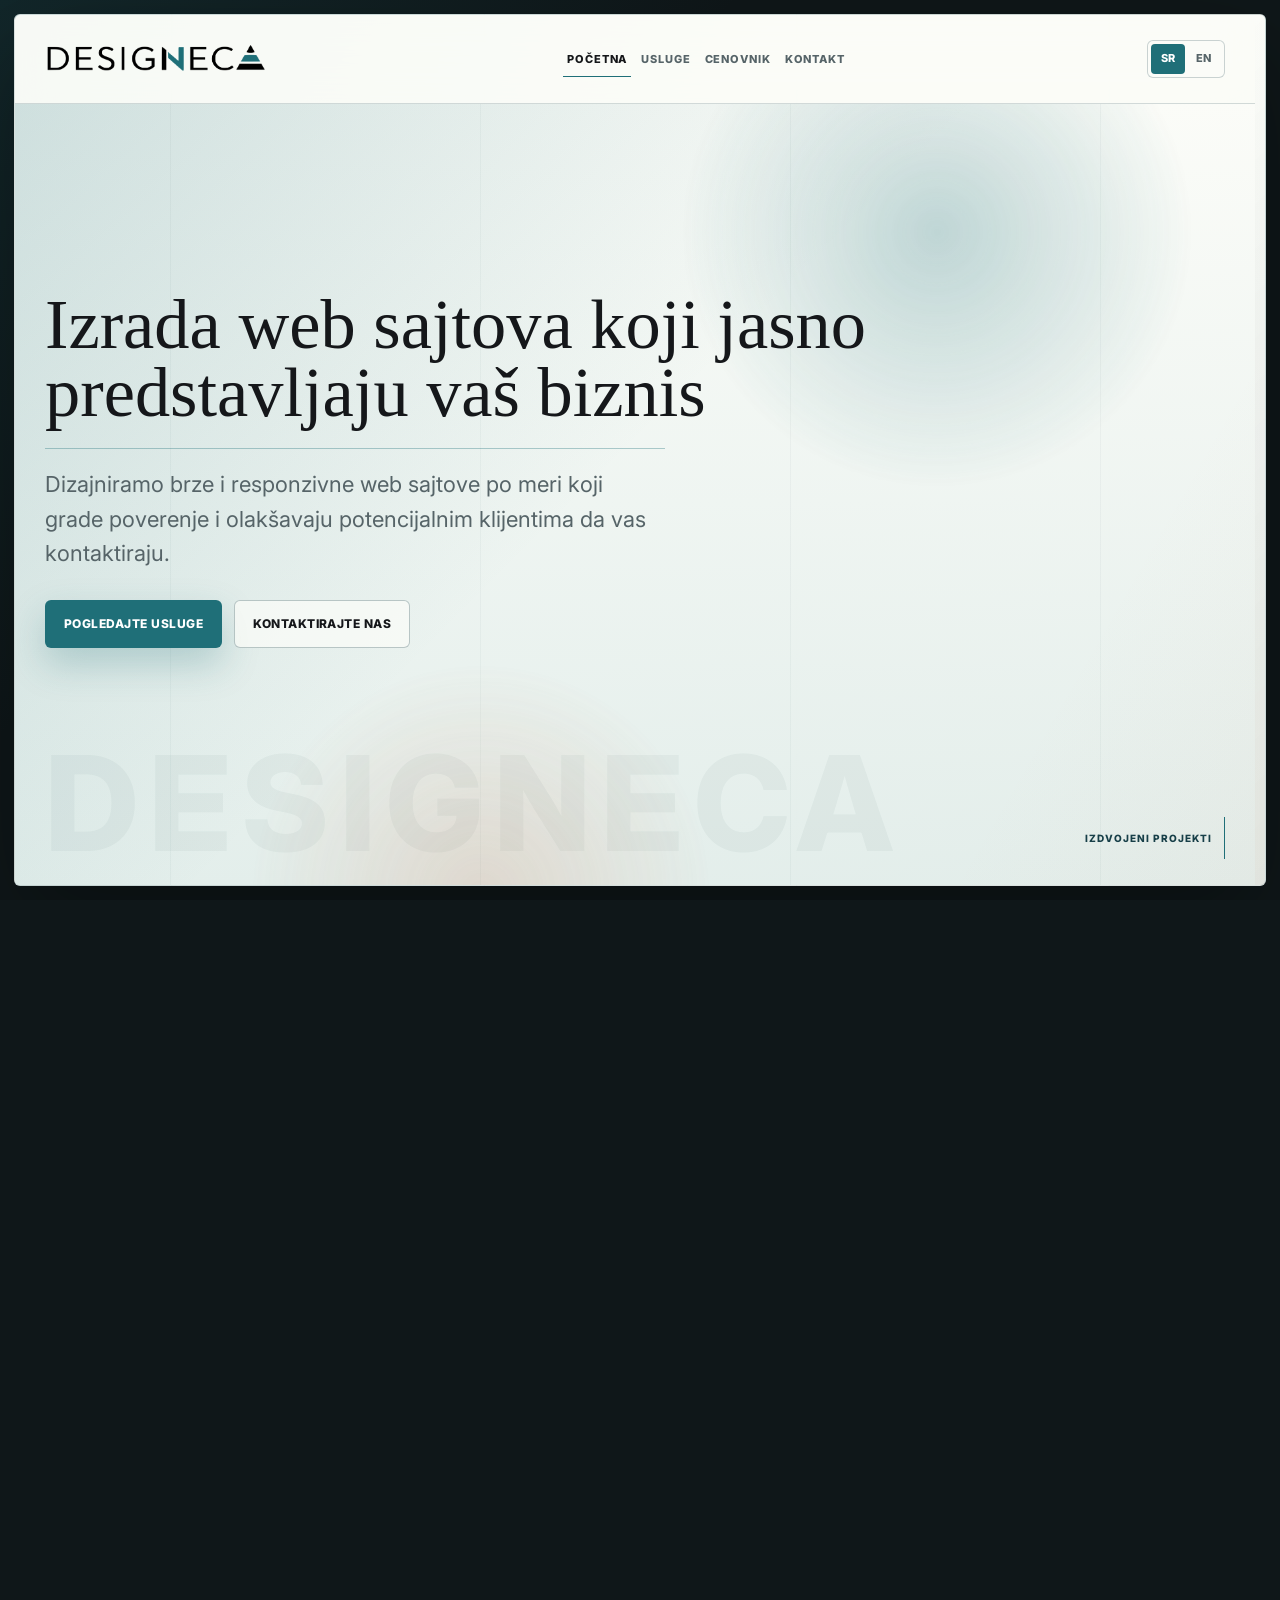
==== commit fdf00610: "seo" ====
--- a/index.html
+++ b/index.html
@@ -3,13 +3,62 @@
 <head>
   <meta charset="UTF-8">
   <meta name="viewport" content="width=device-width, initial-scale=1.0">
-  <title>Designeca | Moderni web sajtovi za biznise i događaje</title>
-  <meta name="description" content="Designeca dizajnira i izrađuje moderne, responzivne web sajtove, landing stranice i digitalna rešenja za male biznise, usluge i događaje.">
+  <title>Izrada web sajtova za biznise | Designeca</title>
+  <meta name="description" content="Izrada modernih web sajtova po meri za male biznise, firme i preduzetnike. Responzivan dizajn, jasna ponuda i lakši put klijenata do kontakta.">
+  <meta name="robots" content="index, follow, max-image-preview:large">
+  <link rel="canonical" href="https://designeca.rs/">
+  <meta property="og:locale" content="sr_RS">
+  <meta property="og:type" content="website">
+  <meta property="og:site_name" content="Designeca">
+  <meta property="og:title" content="Izrada web sajtova za biznise | Designeca">
+  <meta property="og:description" content="Moderni web sajtovi po meri koji profesionalno predstavljaju vaš biznis i vode posetioce ka kontaktu.">
+  <meta property="og:url" content="https://designeca.rs/">
+  <meta property="og:image" content="https://designeca.rs/img/designeca-big.png">
+  <meta property="og:image:alt" content="Designeca studio za izradu web sajtova">
+  <meta name="twitter:card" content="summary_large_image">
+  <meta name="twitter:title" content="Izrada web sajtova za biznise | Designeca">
+  <meta name="twitter:description" content="Moderni web sajtovi po meri za male biznise, firme i preduzetnike.">
+  <meta name="twitter:image" content="https://designeca.rs/img/designeca-big.png">
   <link rel="preconnect" href="https://fonts.googleapis.com">
   <link rel="preconnect" href="https://fonts.gstatic.com" crossorigin>
   <link href="https://fonts.googleapis.com/css2?family=Inter:wght@400;500;600;700;800&display=swap" rel="stylesheet">
   <link rel="icon" href="img/favicon.svg" type="image/svg+xml">
   <link rel="stylesheet" href="style.css">
+  <script type="application/ld+json">
+  {
+    "@context": "https://schema.org",
+    "@graph": [
+      {
+        "@type": "Organization",
+        "@id": "https://designeca.rs/#organization",
+        "name": "Designeca",
+        "url": "https://designeca.rs/",
+        "logo": "https://designeca.rs/img/designeca-logo.png",
+        "email": "hello@designeca.com",
+        "telephone": "+381643239990",
+        "areaServed": ["Srbija", "Bosna i Hercegovina", "Crna Gora", "Hrvatska"],
+        "description": "Studio za dizajn i izradu web sajtova po meri za biznise i preduzetnike."
+      },
+      {
+        "@type": "WebSite",
+        "@id": "https://designeca.rs/#website",
+        "url": "https://designeca.rs/",
+        "name": "Designeca",
+        "inLanguage": "sr",
+        "publisher": {"@id": "https://designeca.rs/#organization"}
+      },
+      {
+        "@type": "Service",
+        "@id": "https://designeca.rs/#web-design-service",
+        "name": "Izrada web sajtova",
+        "serviceType": "Dizajn i izrada web sajtova po meri",
+        "provider": {"@id": "https://designeca.rs/#organization"},
+        "areaServed": ["Srbija", "Region"],
+        "url": "https://designeca.rs/sajtovi-za-biznis.html"
+      }
+    ]
+  }
+  </script>
 </head>
 <body>
   <header class="site-header">
@@ -38,8 +87,8 @@
       </div>
       <div class="container hero-grid hero-centered">
         <div class="hero-content reveal">
-          <h1>Moderni web sajtovi koji jasno predstavljaju vaš brend</h1>
-          <p class="hero-text">Kreiramo pregledne i responzivne web sajtove koji grade profesionalno online prisustvo i olakšavaju klijentima da vas kontaktiraju.</p>
+          <h1>Izrada web sajtova koji jasno predstavljaju vaš biznis</h1>
+          <p class="hero-text">Dizajniramo brze i responzivne web sajtove po meri koji grade poverenje i olakšavaju potencijalnim klijentima da vas kontaktiraju.</p>
           <div class="hero-actions">
             <a class="btn btn-primary" href="usluge.html">Pogledajte usluge</a>
             <a class="btn btn-secondary" href="kontakt.html">Kontaktirajte nas</a>
@@ -148,13 +197,13 @@
             <span class="card-icon">01</span>
             <h3>Sajtovi za biznise</h3>
             <p>Poslovni sajtovi za firme, lokale, ordinacije, salone, restorane i druge delatnosti.</p>
-            <a href="usluge.html#biznis">Saznajte više</a>
+            <a href="sajtovi-za-biznis.html">Saznajte više</a>
           </article>
           <article class="card reveal">
             <span class="card-icon">02</span>
             <h3>Lični sajtovi</h3>
             <p>Pregledni sajtovi za trenere, edukatore, fotografe, konsultante i lične brendove.</p>
-            <a href="usluge.html#licni">Saznajte više</a>
+            <a href="prezentacija-usluga.html">Saznajte više</a>
           </article>
           <article class="card reveal">
             <span class="card-icon">03</span>
--- a/style.css
+++ b/style.css
@@ -244,7 +244,8 @@
   inset: 0;
   background: linear-gradient(105deg, transparent 24%, rgba(255, 255, 255, 0.68) 48%, transparent 72%);
   transform: translateX(-100%);
-  animation: hero-light-sweep 7s ease-in-out infinite;
+  opacity: 0;
+  animation: hero-light-sweep 5.6s cubic-bezier(0.22, 1, 0.36, 1) infinite;
   pointer-events: none;
 }
 
@@ -294,6 +295,7 @@
   overflow: visible;
   transform: translateY(-55%);
   filter: drop-shadow(0 28px 44px rgba(23, 63, 72, 0.14));
+  animation: logo-complete-glow 5.6s ease-in-out infinite;
 }
 
 .hero-logo-build .logo-layer {
@@ -351,11 +353,31 @@
 }
 
 @keyframes hero-light-sweep {
-  0%, 35% {
-    transform: translateX(-100%);
-  }
-  65%, 100% {
-    transform: translateX(100%);
+  0%, 44% {
+    opacity: 0;
+    transform: translateX(-110%);
+  }
+  48% {
+    opacity: 1;
+  }
+  70% {
+    opacity: 0.9;
+    transform: translateX(110%);
+  }
+  71%, 100% {
+    opacity: 0;
+    transform: translateX(110%);
+  }
+}
+
+@keyframes logo-complete-glow {
+  0%, 35%, 76%, 100% {
+    filter: drop-shadow(0 28px 44px rgba(23, 63, 72, 0.14));
+  }
+  48%, 62% {
+    filter:
+      drop-shadow(0 28px 44px rgba(23, 63, 72, 0.18))
+      drop-shadow(0 0 24px rgba(255, 255, 255, 0.9));
   }
 }
 
@@ -1857,6 +1879,7 @@
 @media (prefers-reduced-motion: reduce) {
   .hero::after,
   .hero-ambient span,
+  .hero-logo-build,
   .hero-logo-build .logo-layer,
   .hero-scroll i::after {
     animation: none;
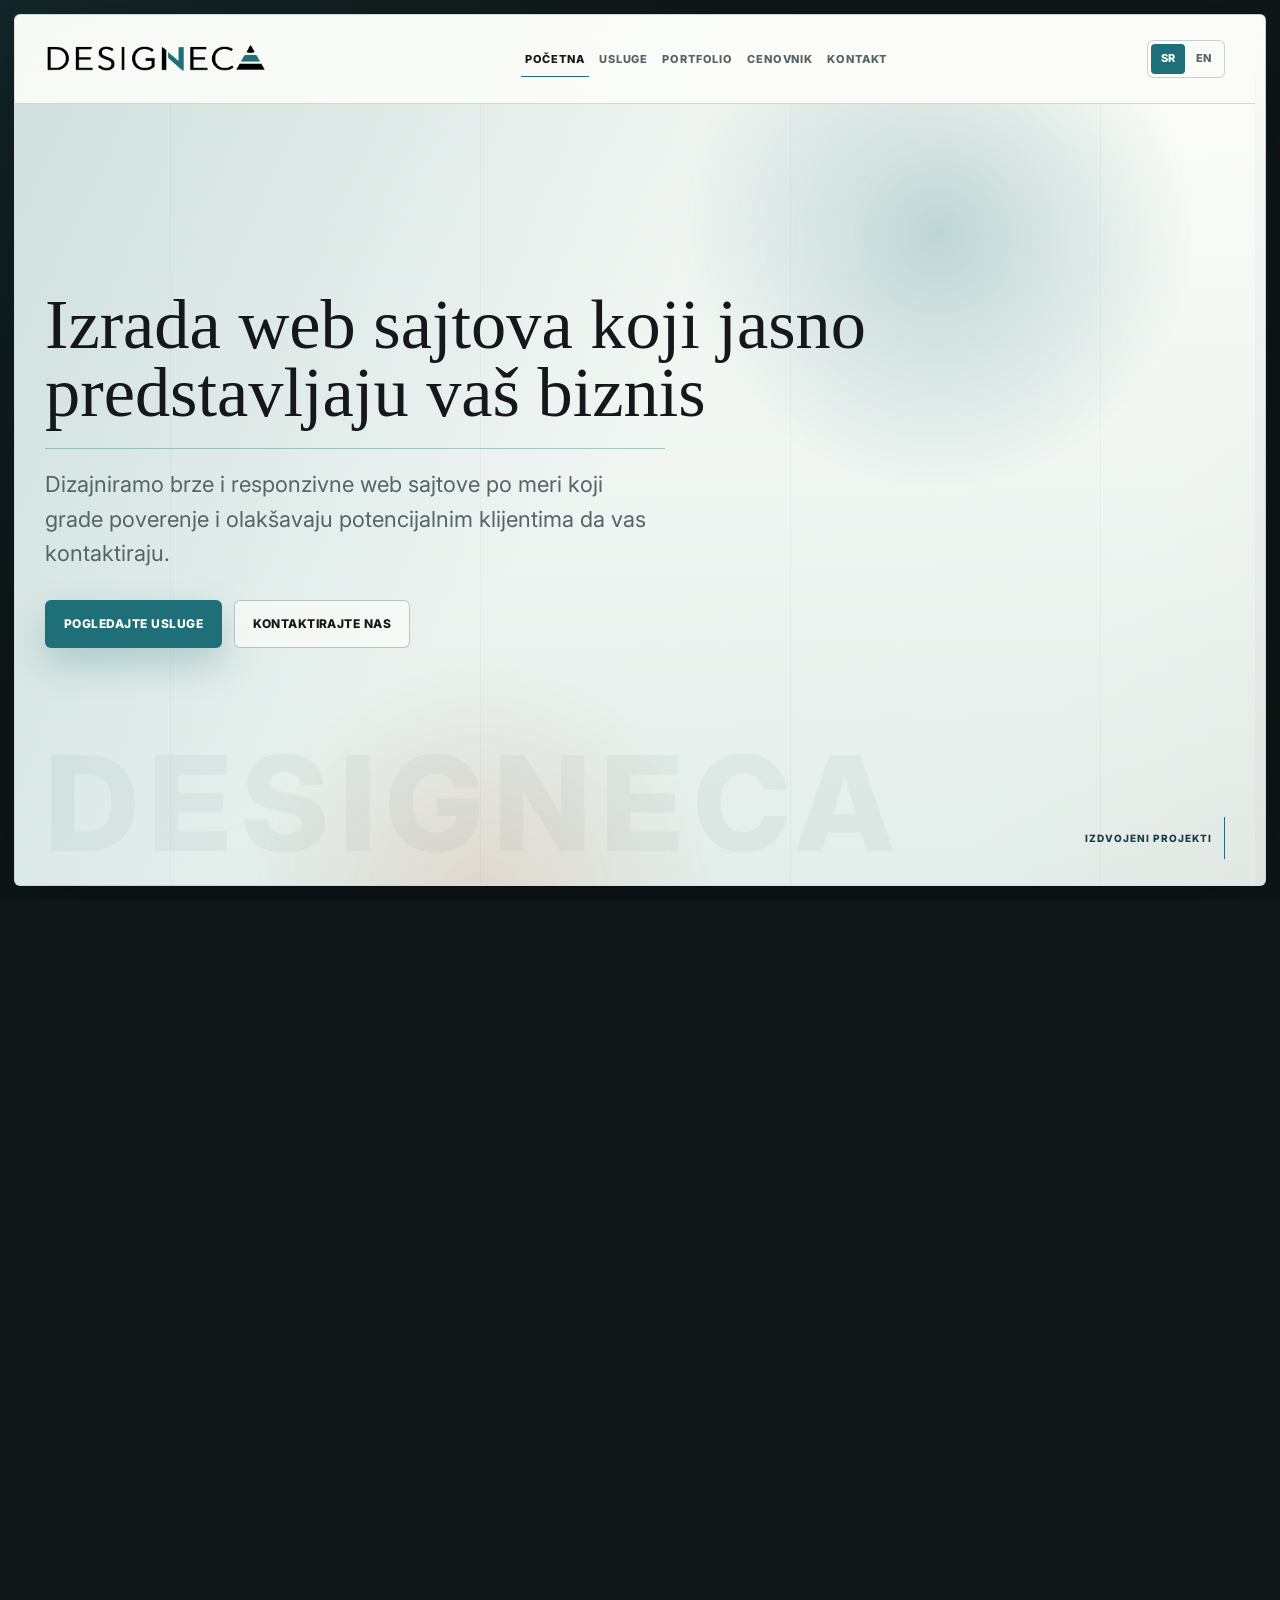
==== commit b60015f3: "seo" ====
--- a/index.html
+++ b/index.html
@@ -70,7 +70,7 @@
         <span></span><span></span><span></span>
         <span class="sr-only">Otvori navigaciju</span>
       </button>
-      <div class="nav-menu" id="navMenu"><a class="active" href="index.html">Početna</a><a href="usluge.html">Usluge</a><a href="cenovnik.html">Cenovnik</a><a href="kontakt.html">Kontakt</a></div>
+      <div class="nav-menu" id="navMenu"><a class="active" href="index.html">Početna</a><a href="usluge.html">Usluge</a><a href="portfolio.html">Portfolio</a><a href="cenovnik.html">Cenovnik</a><a href="kontakt.html">Kontakt</a></div>
     </nav>
   </header>
 
@@ -110,31 +110,31 @@
         <div class="mockup-showcase reveal" aria-label="Mockupovi izrađenih sajtova">
           <div class="mockup-slider" aria-label="Horizontalni prikaz mockupova" tabindex="0">
             <article class="mockup-slide active">
-              <img src="img/moc1.png" alt="Mockup sajta Designeca 1">
+              <img src="img/moc1.png" alt="Poslovni web sajt za Abraxas Cattery" width="1312" height="2656" loading="lazy" decoding="async">
               <a class="mockup-project-link" href="https://www.abraxascattery.com/" target="_blank" rel="noopener noreferrer" aria-label="Vidi sajt Abraxas Cattery">
                 <span>Vidi sajt</span>
               </a>
             </article>
             <article class="mockup-slide">
-              <img src="img/moc2.png" alt="Mockup sajta Designeca 2">
+              <img src="img/moc2.png" alt="Izrađen web sajt za Dental Grupu BiH" width="1312" height="2656" loading="lazy" decoding="async">
               <a class="mockup-project-link" href="https://dentalgrupabih.ba/" target="_blank" rel="noopener noreferrer" aria-label="Vidi sajt Dental Grupa BiH">
                 <span>Vidi sajt</span>
               </a>
             </article>
             <article class="mockup-slide">
-              <img src="img/moc3.png" alt="Mockup sajta Designeca 3">
+              <img src="img/moc3.png" alt="Web sajt edukativnog brenda EduZone" width="1312" height="2656" loading="lazy" decoding="async">
               <a class="mockup-project-link" href="https://www.eduzone.it.com/" target="_blank" rel="noopener noreferrer" aria-label="Vidi sajt EduZone">
                 <span>Vidi sajt</span>
               </a>
             </article>
             <article class="mockup-slide">
-              <img src="img/moc4.png" alt="Mockup sajta Designeca 4">
+              <img src="img/moc4.png" alt="Poslovni web sajt za Mons Medical" width="1482" height="3072" loading="lazy" decoding="async">
               <a class="mockup-project-link" href="https://www.monsmedical.rs/" target="_blank" rel="noopener noreferrer" aria-label="Vidi sajt Mons Medical">
                 <span>Vidi sajt</span>
               </a>
             </article>
             <article class="mockup-slide">
-              <img src="img/moc5.png" alt="Mockup showcase sajta Apetit">
+              <img src="img/moc5.png" alt="Apetit showcase web sajt za restoran" width="1482" height="3072" loading="lazy" decoding="async">
               <a class="mockup-project-link" href="/apetit" aria-label="Vidi showcase sajt Apetit">
                 <span>Vidi sajt<small>Showcase</small></span>
               </a>
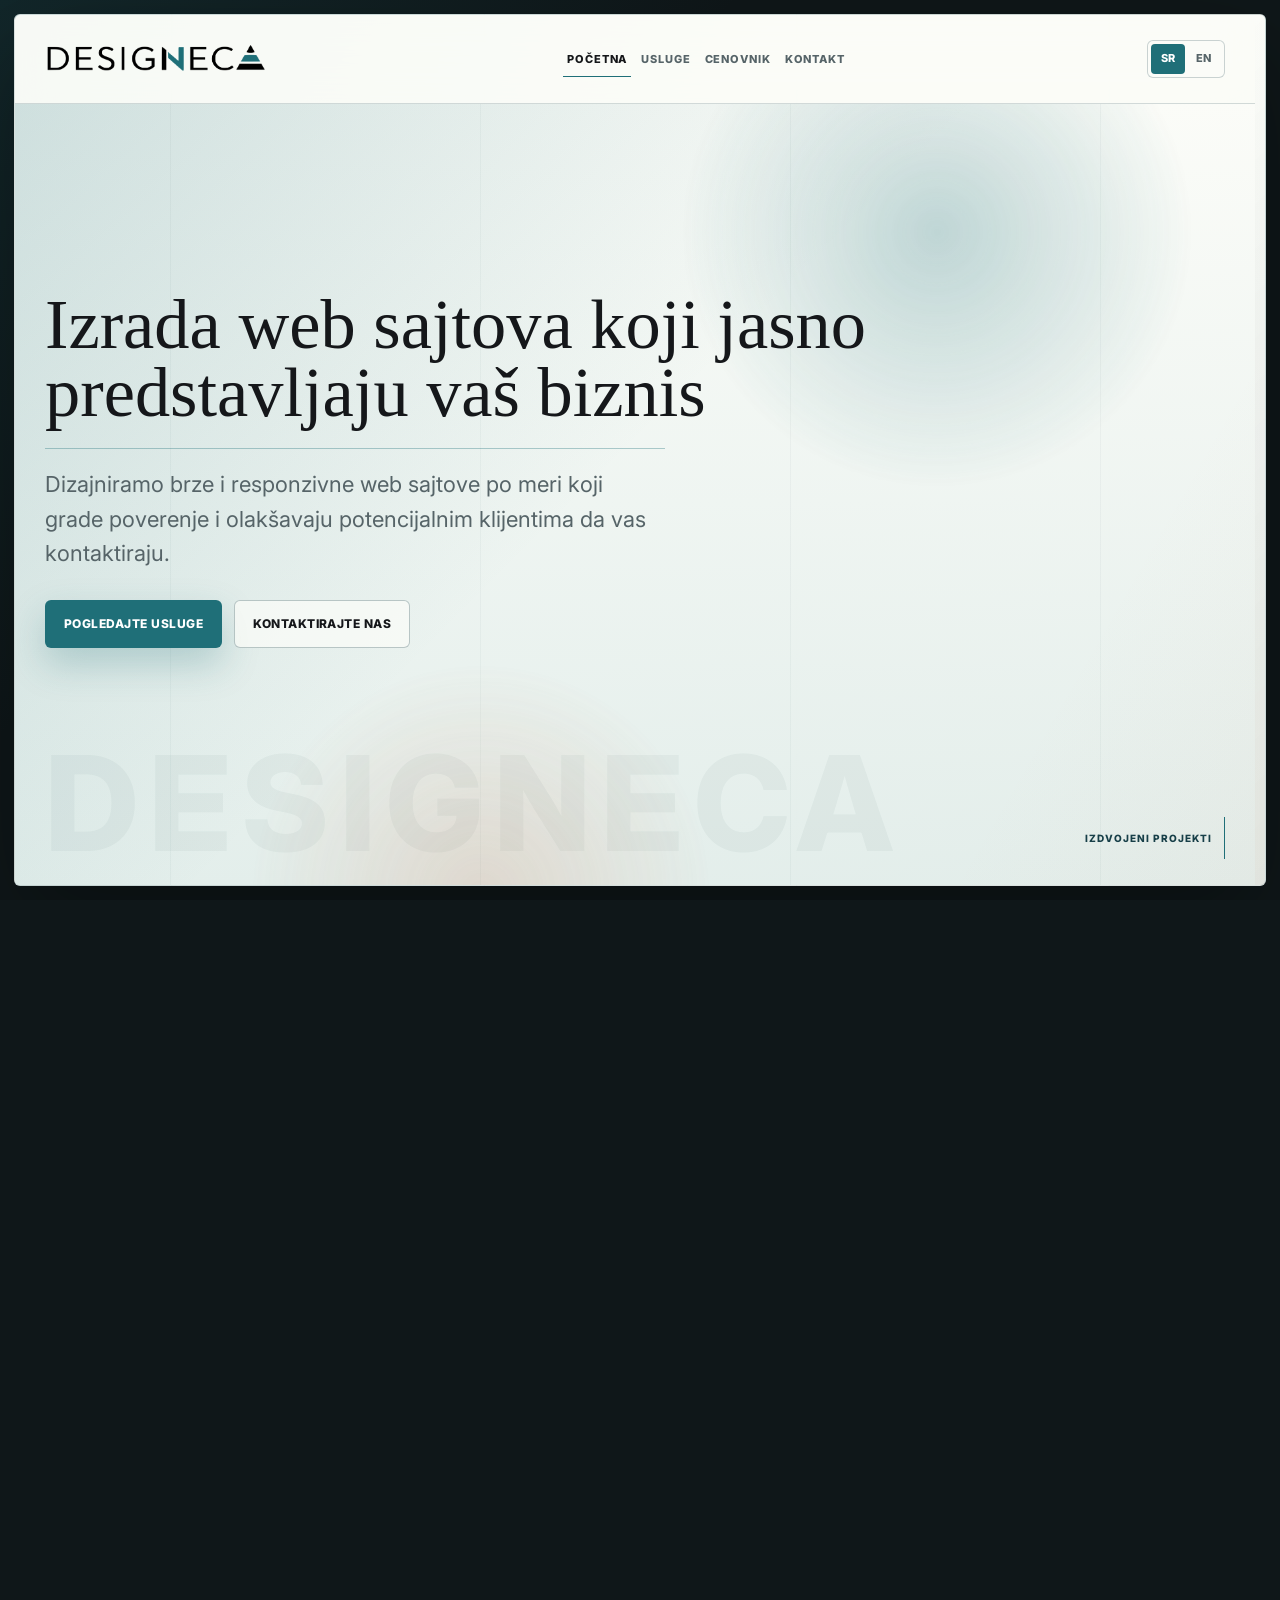
==== commit 29d5e107: "izmene" ====
--- a/index.html
+++ b/index.html
@@ -70,7 +70,7 @@
         <span></span><span></span><span></span>
         <span class="sr-only">Otvori navigaciju</span>
       </button>
-      <div class="nav-menu" id="navMenu"><a class="active" href="index.html">Početna</a><a href="usluge.html">Usluge</a><a href="portfolio.html">Portfolio</a><a href="cenovnik.html">Cenovnik</a><a href="kontakt.html">Kontakt</a></div>
+      <div class="nav-menu" id="navMenu"><a class="active" href="index.html">Početna</a><a href="usluge.html">Usluge</a><a href="cenovnik.html">Cenovnik</a><a href="kontakt.html">Kontakt</a></div>
     </nav>
   </header>
 
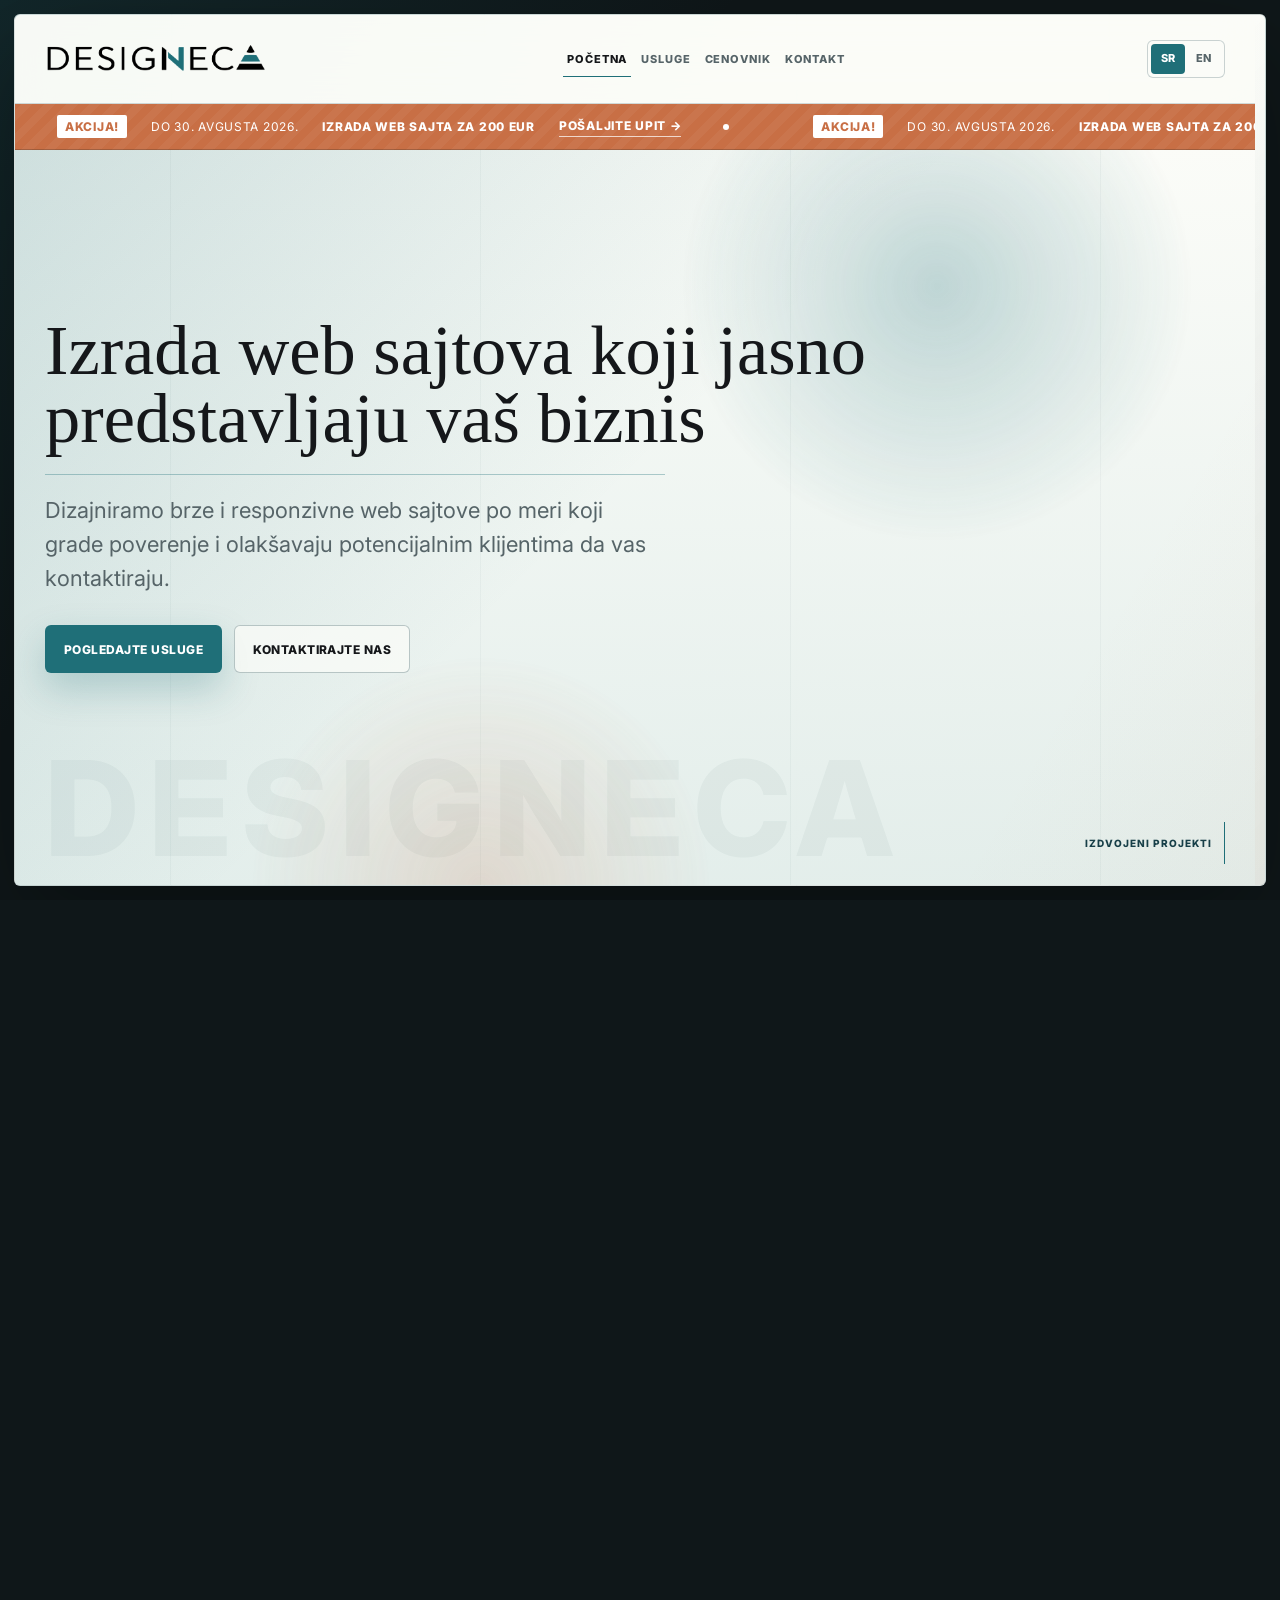
==== commit 640c318a: "izmene" ====
--- a/index.html
+++ b/index.html
@@ -75,6 +75,23 @@
   </header>
 
   <main>
+    <aside class="promo-board" aria-label="Aktuelna ponuda">
+      <a class="promo-track" href="kontakt.html" aria-label="Akcija do 30. avgusta 2026: izrada web sajta za 200 EUR">
+        <span class="promo-content">
+          <strong>Akcija!</strong>
+          <span>Do 30. avgusta 2026.</span>
+          <b>Izrada web sajta za 200 EUR</b>
+          <i>Pošaljite upit →</i>
+        </span>
+        <span class="promo-content" aria-hidden="true">
+          <strong>Akcija!</strong>
+          <span>Do 30. avgusta 2026.</span>
+          <b>Izrada web sajta za 200 EUR</b>
+          <i>Pošaljite upit →</i>
+        </span>
+      </a>
+    </aside>
+
     <section class="hero">
       <div class="hero-ambient" aria-hidden="true">
         <span></span>
--- a/style.css
+++ b/style.css
@@ -70,6 +70,74 @@
   overflow: hidden;
 }
 
+.promo-board {
+  position: relative;
+  z-index: 5;
+  overflow: hidden;
+  color: #fff;
+  background:
+    repeating-linear-gradient(-45deg, rgba(255, 255, 255, 0.045) 0 8px, transparent 8px 16px),
+    var(--warm);
+  border-bottom: 1px solid rgba(15, 23, 25, 0.22);
+}
+
+.promo-track {
+  display: flex;
+  width: max-content;
+  animation: promo-scroll 22s linear infinite;
+}
+
+.promo-content {
+  display: flex;
+  flex-shrink: 0;
+  align-items: center;
+  gap: 24px;
+  min-width: max-content;
+  padding: 11px 42px;
+  font-size: 12px;
+  letter-spacing: 0.06em;
+  text-transform: uppercase;
+}
+
+.promo-content::after {
+  width: 6px;
+  height: 6px;
+  margin-left: 18px;
+  border-radius: 50%;
+  background: #fff;
+  content: "";
+}
+
+.promo-content strong {
+  padding: 2px 8px;
+  color: var(--warm);
+  background: #fff;
+  border-radius: 2px;
+  font-weight: 800;
+}
+
+.promo-content b {
+  font-weight: 800;
+}
+
+.promo-content i {
+  padding-bottom: 1px;
+  border-bottom: 1px solid rgba(255, 255, 255, 0.72);
+  font-style: normal;
+  font-weight: 800;
+}
+
+.promo-board:hover .promo-track,
+.promo-board:focus-within .promo-track {
+  animation-play-state: paused;
+}
+
+@keyframes promo-scroll {
+  to {
+    transform: translateX(-50%);
+  }
+}
+
 a {
   color: inherit;
   text-decoration: none;
@@ -212,7 +280,7 @@
   position: relative;
   display: flex;
   align-items: center;
-  min-height: calc(100dvh - 117px);
+  min-height: calc(100dvh - 158px);
   overflow: hidden;
   padding: 72px 0 110px;
   border-bottom: 0;
@@ -1703,13 +1771,19 @@
     font-size: 28px;
   }
 
+  .promo-content {
+    gap: 16px;
+    padding: 10px 24px;
+    font-size: 10px;
+  }
+
   .hero,
   .page-hero {
     padding-top: 54px;
   }
 
   .hero {
-    min-height: calc(100dvh - 105px);
+    min-height: calc(100dvh - 143px);
     padding-bottom: 92px;
   }
 
@@ -1899,6 +1973,21 @@
     animation: none;
   }
 
+  .promo-track {
+    width: auto;
+    animation: none;
+  }
+
+  .promo-content {
+    flex-wrap: wrap;
+    justify-content: center;
+    min-width: 100%;
+  }
+
+  .promo-content[aria-hidden="true"] {
+    display: none;
+  }
+
   .marquee-content {
     flex-wrap: wrap;
     justify-content: center;
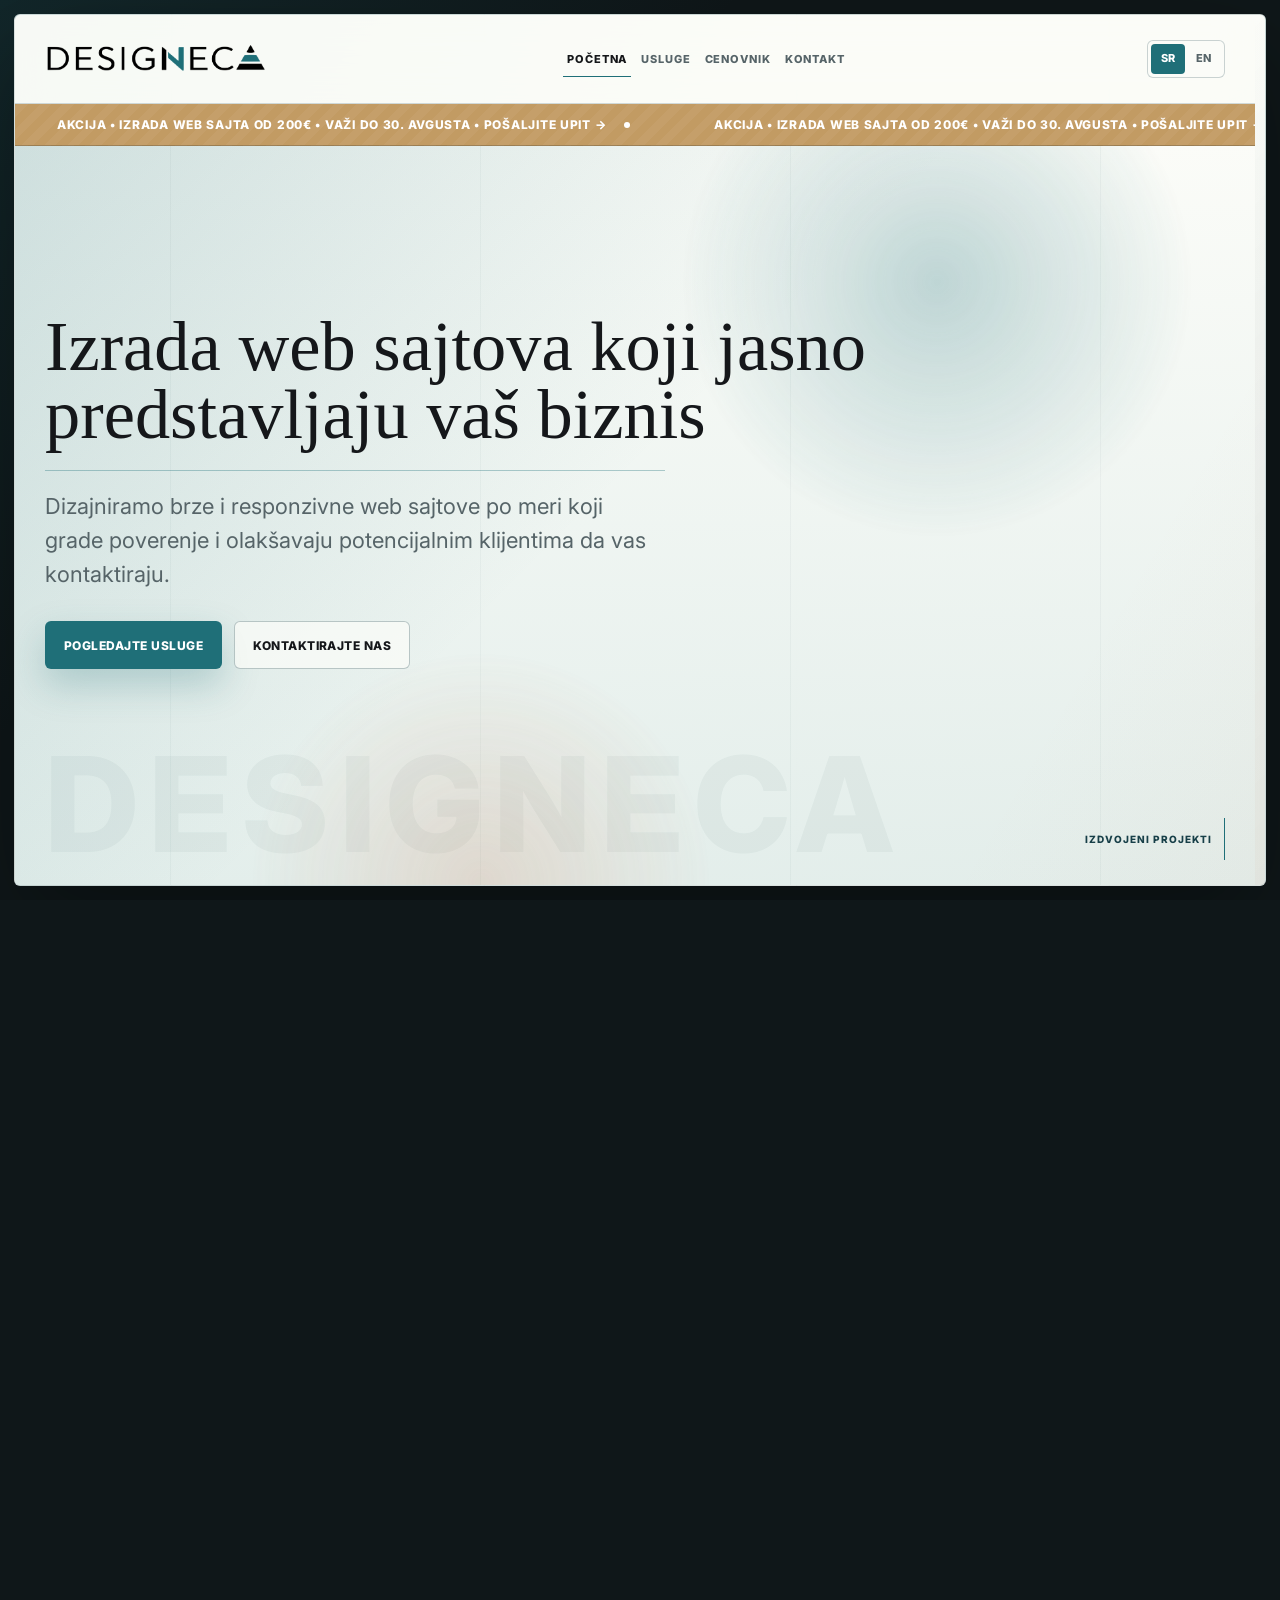
==== commit a5e5c5d3: "email" ====
--- a/index.html
+++ b/index.html
@@ -76,19 +76,9 @@
 
   <main>
     <aside class="promo-board" aria-label="Aktuelna ponuda">
-      <a class="promo-track" href="kontakt.html" aria-label="Akcija do 30. avgusta 2026: izrada web sajta za 200 EUR">
-        <span class="promo-content">
-          <strong>Akcija!</strong>
-          <span>Do 30. avgusta 2026.</span>
-          <b>Izrada web sajta za 200 EUR</b>
-          <i>Pošaljite upit →</i>
-        </span>
-        <span class="promo-content" aria-hidden="true">
-          <strong>Akcija!</strong>
-          <span>Do 30. avgusta 2026.</span>
-          <b>Izrada web sajta za 200 EUR</b>
-          <i>Pošaljite upit →</i>
-        </span>
+      <a class="promo-track" href="kontakt.html" aria-label="Akcija: izrada web sajta od 200 EUR, važi do 30. avgusta">
+        <span class="promo-content">AKCIJA • Izrada web sajta od 200€ • Važi do 30. avgusta • Pošaljite upit →</span>
+        <span class="promo-content" aria-hidden="true">AKCIJA • Izrada web sajta od 200€ • Važi do 30. avgusta • Pošaljite upit →</span>
       </a>
     </aside>
 
--- a/style.css
+++ b/style.css
@@ -74,16 +74,19 @@
   position: relative;
   z-index: 5;
   overflow: hidden;
+  contain: paint;
   color: #fff;
   background:
     repeating-linear-gradient(-45deg, rgba(255, 255, 255, 0.045) 0 8px, transparent 8px 16px),
-    var(--warm);
+    #c29b63;
   border-bottom: 1px solid rgba(15, 23, 25, 0.22);
 }
 
 .promo-track {
   display: flex;
   width: max-content;
+  backface-visibility: hidden;
+  will-change: transform;
   animation: promo-scroll 22s linear infinite;
 }
 
@@ -91,10 +94,10 @@
   display: flex;
   flex-shrink: 0;
   align-items: center;
-  gap: 24px;
   min-width: max-content;
   padding: 11px 42px;
   font-size: 12px;
+  font-weight: 800;
   letter-spacing: 0.06em;
   text-transform: uppercase;
 }
@@ -108,25 +111,6 @@
   content: "";
 }
 
-.promo-content strong {
-  padding: 2px 8px;
-  color: var(--warm);
-  background: #fff;
-  border-radius: 2px;
-  font-weight: 800;
-}
-
-.promo-content b {
-  font-weight: 800;
-}
-
-.promo-content i {
-  padding-bottom: 1px;
-  border-bottom: 1px solid rgba(255, 255, 255, 0.72);
-  font-style: normal;
-  font-weight: 800;
-}
-
 .promo-board:hover .promo-track,
 .promo-board:focus-within .promo-track {
   animation-play-state: paused;
@@ -134,7 +118,7 @@
 
 @keyframes promo-scroll {
   to {
-    transform: translateX(-50%);
+    transform: translate3d(-50%, 0, 0);
   }
 }
 
@@ -290,7 +274,6 @@
     linear-gradient(300deg, rgba(200, 111, 69, 0.10), transparent 42%),
     linear-gradient(180deg, rgba(251, 252, 248, 0.98), rgba(227, 238, 235, 0.92));
   background-size: 25% 100%, 140% 140%, 140% 140%, 100% 100%;
-  animation: hero-mesh-shift 10s ease-in-out infinite alternate;
 }
 
 .hero::before {
@@ -446,12 +429,6 @@
     filter:
       drop-shadow(0 28px 44px rgba(23, 63, 72, 0.18))
       drop-shadow(0 0 24px rgba(255, 255, 255, 0.9));
-  }
-}
-
-@keyframes hero-mesh-shift {
-  to {
-    background-position: center top, 28% 18%, 72% 84%, center;
   }
 }
 
@@ -1772,7 +1749,6 @@
   }
 
   .promo-content {
-    gap: 16px;
     padding: 10px 24px;
     font-size: 10px;
   }
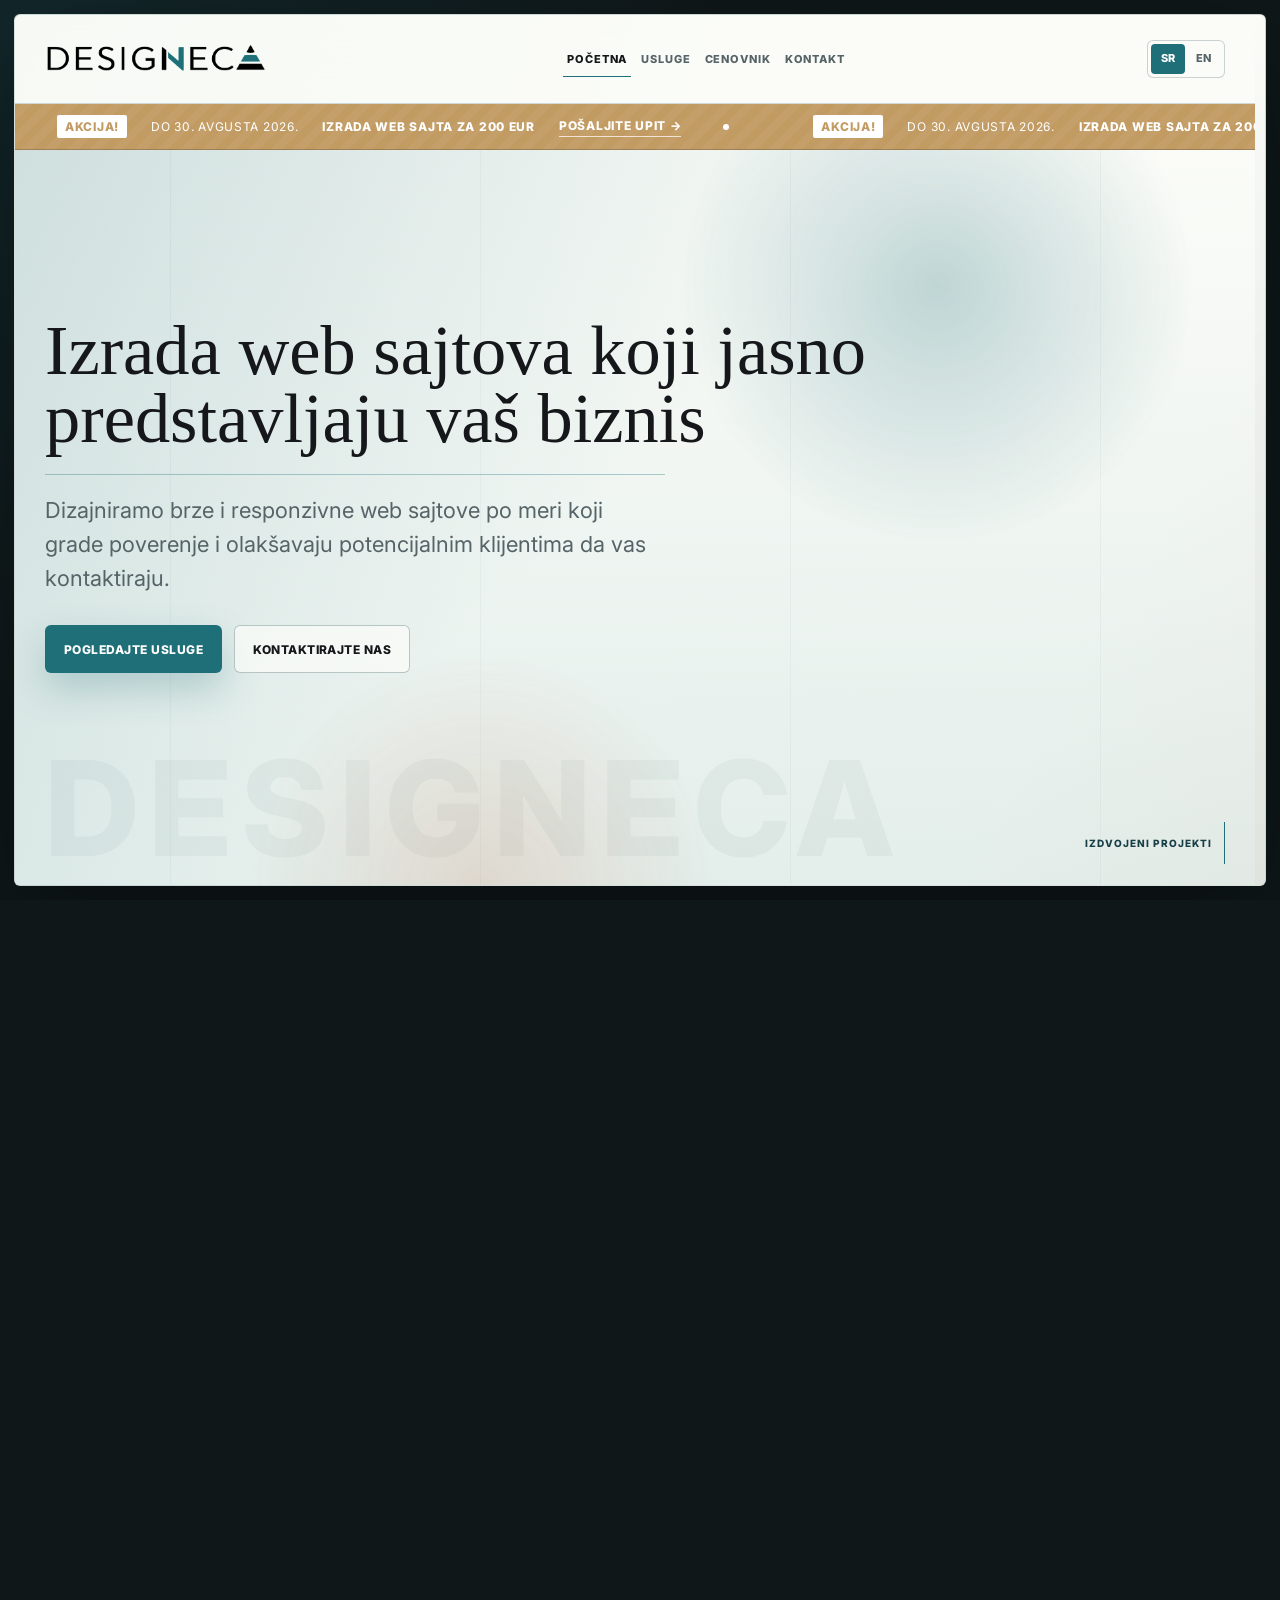
==== commit b1ec01d9: "email" ====
--- a/index.html
+++ b/index.html
@@ -34,8 +34,9 @@
         "name": "Designeca",
         "url": "https://designeca.rs/",
         "logo": "https://designeca.rs/img/designeca-logo.png",
-        "email": "hello@designeca.com",
+        "email": "info@designeca.rs",
         "telephone": "+381643239990",
+        "sameAs": ["https://www.linkedin.com/in/nenad-dmitrović-b01561272"],
         "areaServed": ["Srbija", "Bosna i Hercegovina", "Crna Gora", "Hrvatska"],
         "description": "Studio za dizajn i izradu web sajtova po meri za biznise i preduzetnike."
       },
@@ -76,9 +77,19 @@
 
   <main>
     <aside class="promo-board" aria-label="Aktuelna ponuda">
-      <a class="promo-track" href="kontakt.html" aria-label="Akcija: izrada web sajta od 200 EUR, važi do 30. avgusta">
-        <span class="promo-content">AKCIJA • Izrada web sajta od 200€ • Važi do 30. avgusta • Pošaljite upit →</span>
-        <span class="promo-content" aria-hidden="true">AKCIJA • Izrada web sajta od 200€ • Važi do 30. avgusta • Pošaljite upit →</span>
+      <a class="promo-track" href="kontakt.html" aria-label="Akcija do 30. avgusta 2026: izrada web sajta za 200 EUR">
+        <span class="promo-content">
+          <strong>Akcija!</strong>
+          <span>Do 30. avgusta 2026.</span>
+          <b>Izrada web sajta za 200 EUR</b>
+          <i>Pošaljite upit →</i>
+        </span>
+        <span class="promo-content" aria-hidden="true">
+          <strong>Akcija!</strong>
+          <span>Do 30. avgusta 2026.</span>
+          <b>Izrada web sajta za 200 EUR</b>
+          <i>Pošaljite upit →</i>
+        </span>
       </a>
     </aside>
 
@@ -245,7 +256,7 @@
       </div>
       <div>
         <h2>Kontakt</h2>
-        <a href="mailto:hello@designeca.com">hello@designeca.com</a>
+        <a href="mailto:info@designeca.rs">info@designeca.rs</a>
         <a href="tel:+381643239990">+381 64 323 9990</a>
         <a href="kontakt.html">Pošaljite upit</a>
       </div>
--- a/style.css
+++ b/style.css
@@ -94,10 +94,10 @@
   display: flex;
   flex-shrink: 0;
   align-items: center;
+  gap: 24px;
   min-width: max-content;
   padding: 11px 42px;
   font-size: 12px;
-  font-weight: 800;
   letter-spacing: 0.06em;
   text-transform: uppercase;
 }
@@ -109,6 +109,25 @@
   border-radius: 50%;
   background: #fff;
   content: "";
+}
+
+.promo-content strong {
+  padding: 2px 8px;
+  color: #c29b63;
+  background: #fff;
+  border-radius: 2px;
+  font-weight: 800;
+}
+
+.promo-content b {
+  font-weight: 800;
+}
+
+.promo-content i {
+  padding-bottom: 1px;
+  border-bottom: 1px solid rgba(255, 255, 255, 0.72);
+  font-style: normal;
+  font-weight: 800;
 }
 
 .promo-board:hover .promo-track,
@@ -1505,6 +1524,15 @@
   font-weight: 500;
 }
 
+.form-honeypot {
+  position: absolute !important;
+  left: -9999px !important;
+  width: 1px !important;
+  height: 1px !important;
+  opacity: 0 !important;
+  pointer-events: none !important;
+}
+
 .inquiry-form input,
 .inquiry-form textarea {
   width: 100%;
@@ -1749,6 +1777,7 @@
   }
 
   .promo-content {
+    gap: 16px;
     padding: 10px 24px;
     font-size: 10px;
   }
